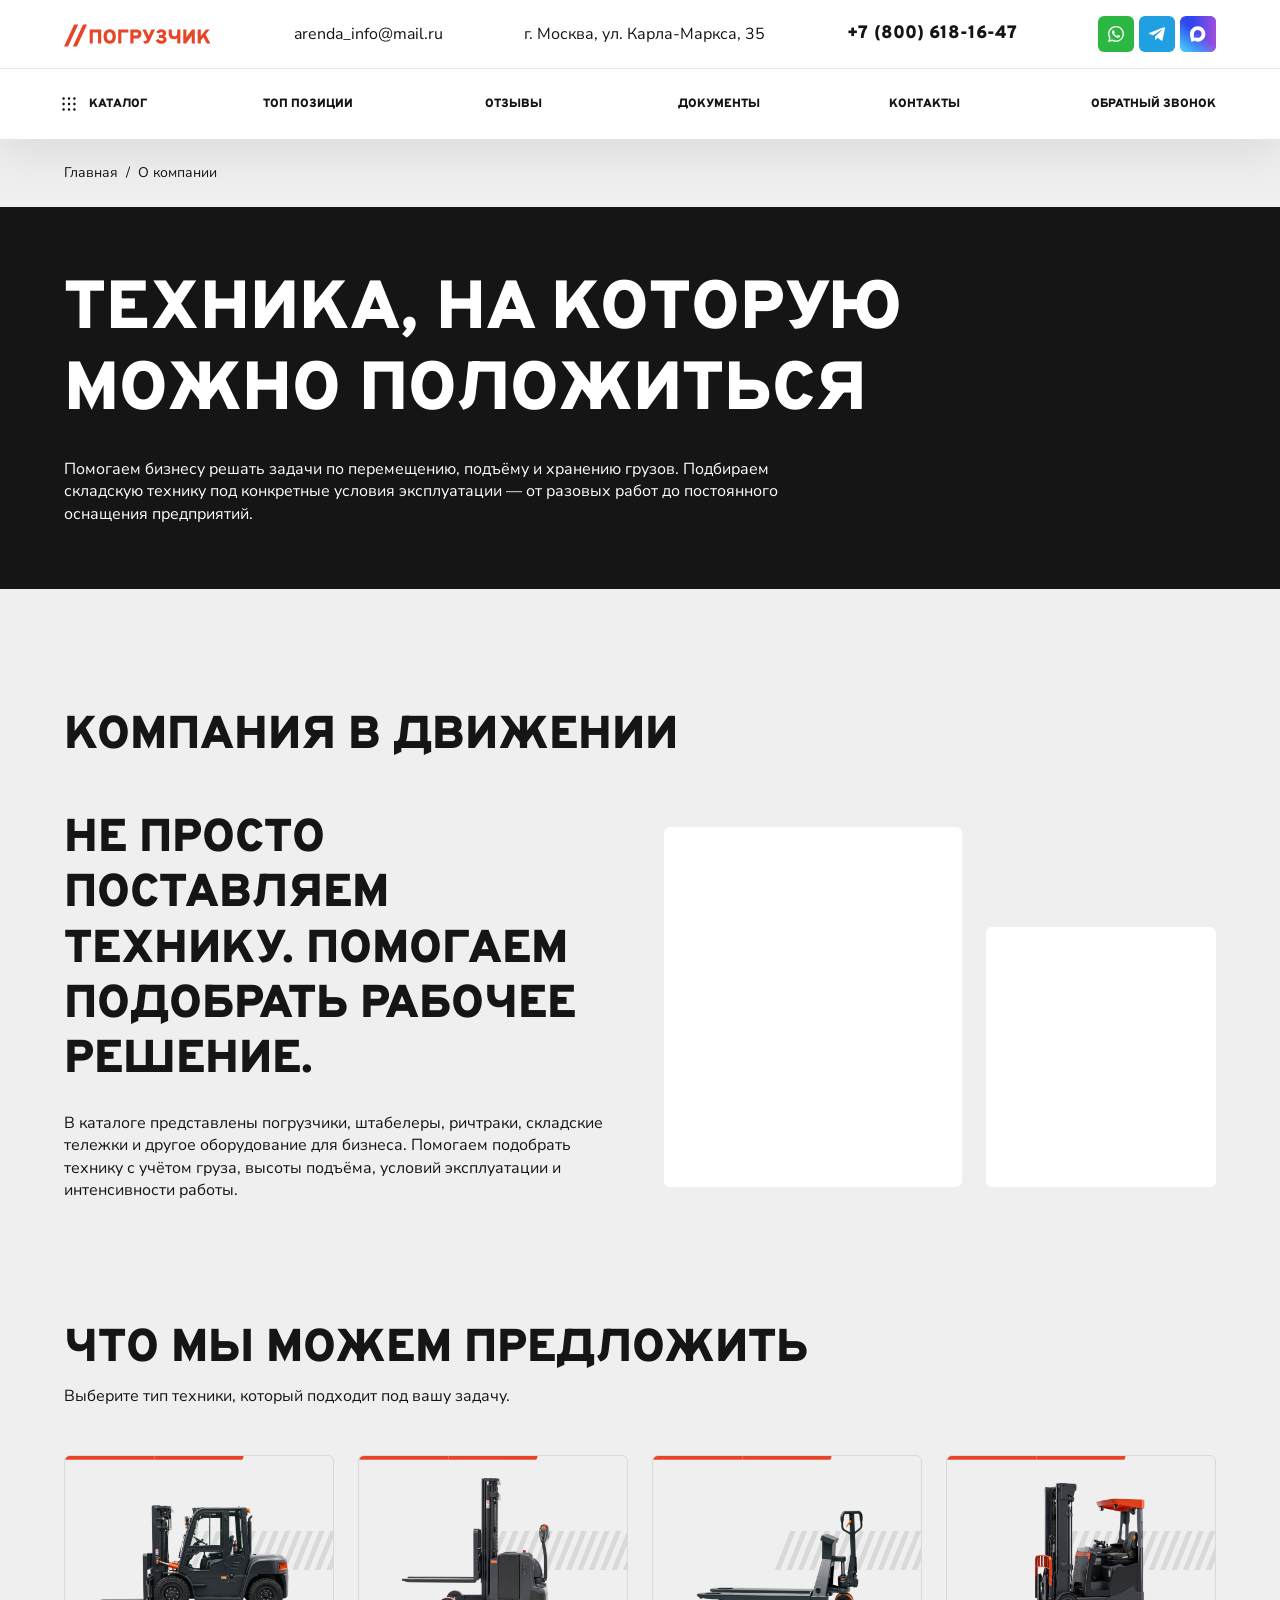
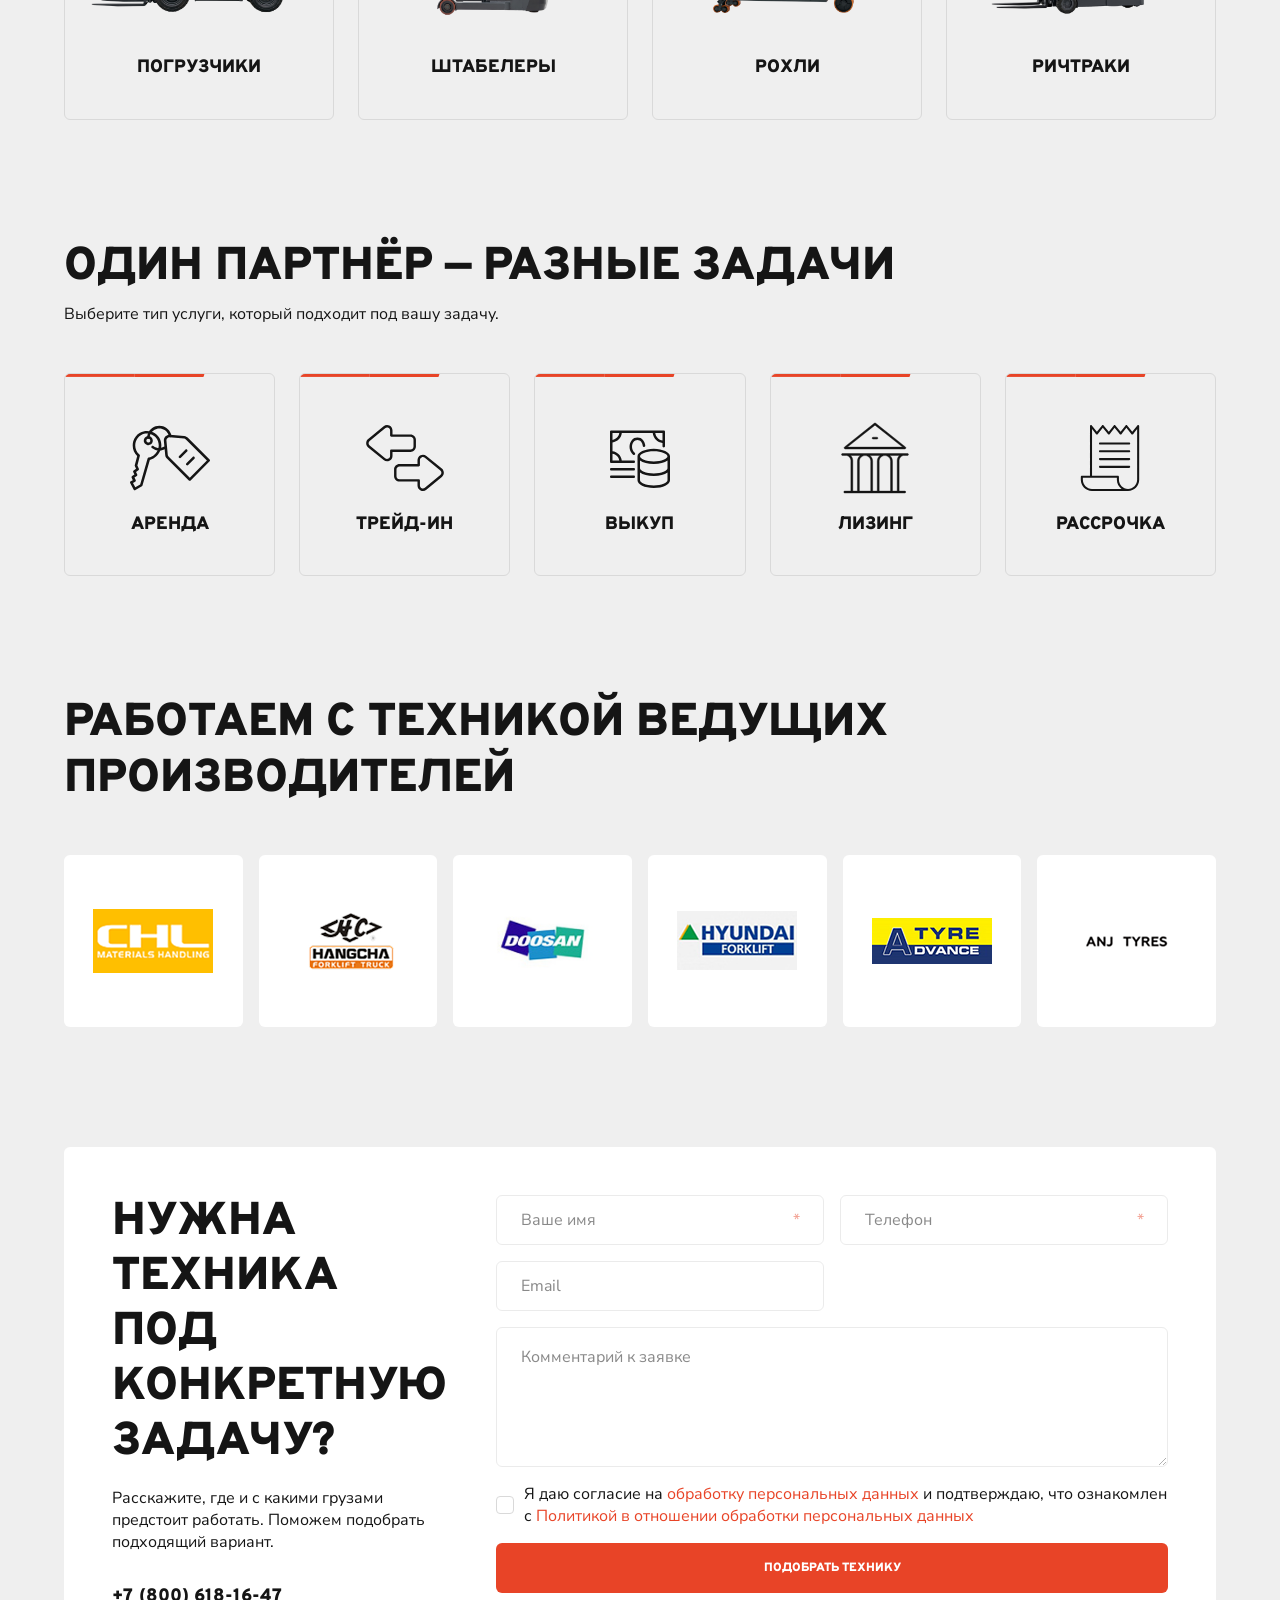
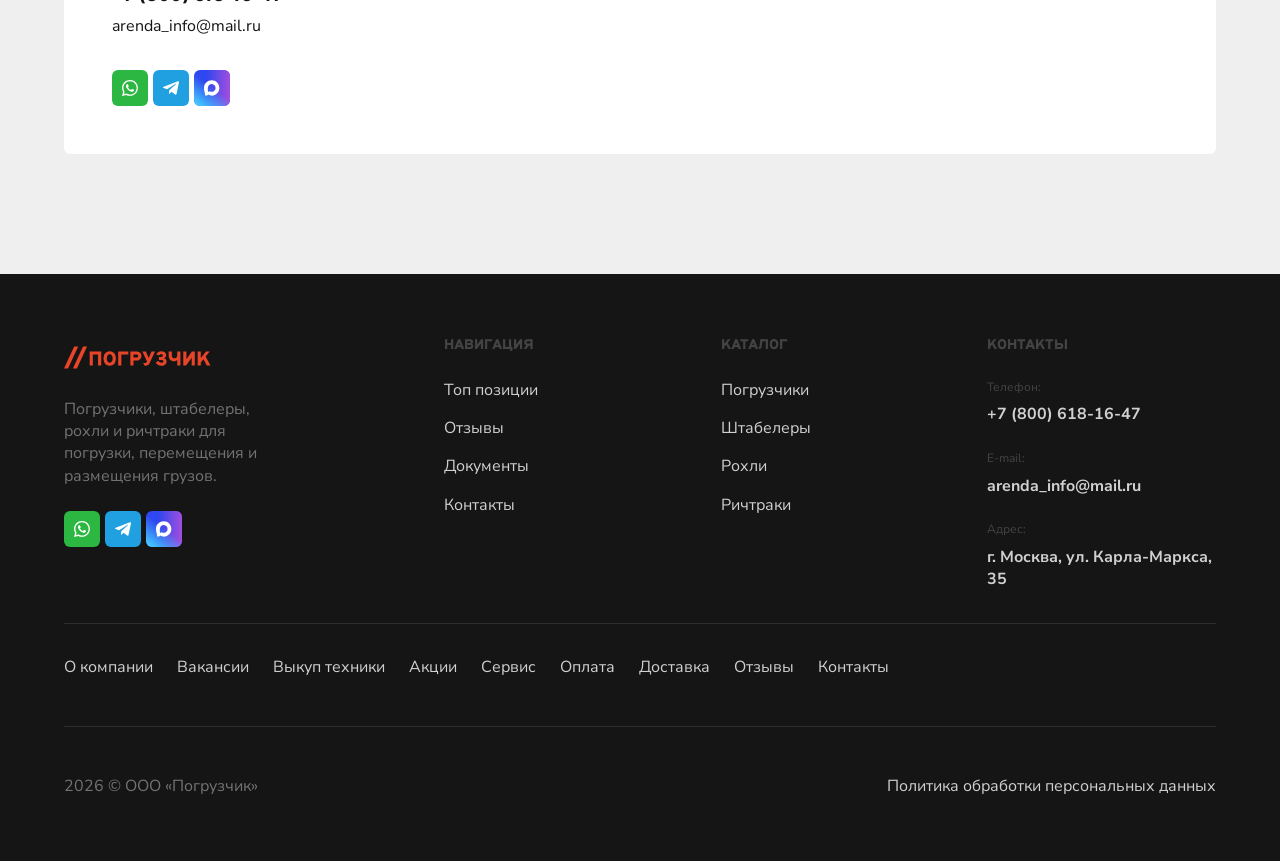
==== about.html @ 1d1626b4 "Add company text disclosure and ten inner pages" ====
<!doctype html>
<html lang="ru">
<head>
<meta charset="utf-8">
<meta name="viewport" content="width=device-width, initial-scale=1">
<meta name="color-scheme" content="light">
<link rel="preconnect" href="https://fonts.googleapis.com">
<link rel="preconnect" href="https://fonts.gstatic.com" crossorigin>
<link href="https://fonts.googleapis.com/css2?family=Overpass:ital,wght@0,100..900;1,100..900&amp;family=Nunito+Sans:ital,opsz,wght@0,6..12,200..1000;1,6..12,200..1000&amp;display=swap" rel="stylesheet">
<link rel="stylesheet" href="assets/css/base.css?v=4">
<link rel="stylesheet" href="assets/css/blocks/header.css?v=7">
<link rel="stylesheet" href="assets/css/blocks/footer.css?v=7">
<link rel="stylesheet" href="assets/css/blocks/application.css?v=7">
<link rel="stylesheet" href="assets/css/blocks/equipment-types.css?v=7">
<link rel="stylesheet" href="assets/css/blocks/services.css?v=7">
<link rel="stylesheet" href="assets/css/blocks/reviews.css?v=7">
<link rel="stylesheet" href="assets/css/blocks/videos.css?v=7">
<link rel="stylesheet" href="assets/css/blocks/brands.css?v=7">
<link rel="stylesheet" href="assets/css/blocks/inner-pages.css?v=7">
<script src="assets/js/header.js?v=2" defer>
</script>
<script src="assets/js/application.js?v=3" defer>
</script>
<script src="assets/js/inner-pages.js?v=1" defer>
</script>
<title>О компании — Погрузчик</title>
<meta name="description" content="О компании. Складская техника и услуги компании Погрузчик.">
</head>
<body class="inner-page">
<a class="skip-link" href="#main">Перейти к содержимому</a>    <div class="header-placeholder">
      <header class="site-header" id="site-header">
        <div class="site-header__top">
          <div class="site-header__contacts container">
            <a class="site-header__logo" href="./" aria-label="Погрузчик — главная">
              <img src="assets/images/logo.svg" alt="Погрузчик" width="149" height="36">
            </a>
            <a class="site-header__email p2" href="mailto:arenda_info@mail.ru">arenda_info@mail.ru</a>
            <p class="site-header__address p2">г. Москва, ул. Карла-Маркса, 35</p>
            <a class="site-header__phone h3Aa" href="tel:+78006181647">+7 (800) 618-16-47</a>
            <!-- Ссылки на профили подключим после получения адресов. -->
            <div class="header-socials header-socials--top" aria-label="Мессенджеры">
              <span class="header-socials__item" title="WhatsApp — ссылка уточняется">
<img src="assets/images/whats.svg" alt="WhatsApp" width="36" height="36">
</span>
              <span class="header-socials__item" title="Telegram — ссылка уточняется">
<img src="assets/images/teleg.svg" alt="Telegram" width="36" height="36">
</span>
              <span class="header-socials__item" title="MAX — ссылка уточняется">
<img src="assets/images/max.svg" alt="MAX" width="36" height="36">
</span>
            </div>
          </div>
        </div>
        <nav class="site-header__nav" aria-label="Основная навигация">
          <div class="site-header__nav-inner">
            <a class="site-header__link site-header__catalog btn2" href="index.html#catalog">
<svg aria-hidden="true" focusable="false" width="20" height="20" viewBox="0 0 20 20" fill="none" xmlns="http://www.w3.org/2000/svg">
<path fill-rule="evenodd" clip-rule="evenodd" d="M4.58337 5.83334C5.27373 5.83334 5.83337 5.27369 5.83337 4.58334C5.83337 3.89298 5.27373 3.33334 4.58337 3.33334C3.89302 3.33334 3.33337 3.89298 3.33337 4.58334C3.33337 5.27369 3.89302 5.83334 4.58337 5.83334ZM5.83337 10C5.83337 10.6903 5.27373 11.25 4.58337 11.25C3.89302 11.25 3.33337 10.6903 3.33337 10C3.33337 9.30967 3.89302 8.75 4.58337 8.75C5.27373 8.75 5.83337 9.30967 5.83337 10ZM11.25 10C11.25 10.6903 10.6904 11.25 10 11.25C9.30971 11.25 8.75004 10.6903 8.75004 10C8.75004 9.30967 9.30971 8.75 10 8.75C10.6904 8.75 11.25 9.30967 11.25 10ZM15.4167 11.25C16.107 11.25 16.6667 10.6903 16.6667 10C16.6667 9.30967 16.107 8.75 15.4167 8.75C14.7264 8.75 14.1667 9.30967 14.1667 10C14.1667 10.6903 14.7264 11.25 15.4167 11.25ZM5.83337 15.4167C5.83337 16.107 5.27373 16.6667 4.58337 16.6667C3.89302 16.6667 3.33337 16.107 3.33337 15.4167C3.33337 14.7263 3.89302 14.1667 4.58337 14.1667C5.27373 14.1667 5.83337 14.7263 5.83337 15.4167ZM10 16.6667C10.6904 16.6667 11.25 16.107 11.25 15.4167C11.25 14.7263 10.6904 14.1667 10 14.1667C9.30971 14.1667 8.75004 14.7263 8.75004 15.4167C8.75004 16.107 9.30971 16.6667 10 16.6667ZM16.6667 15.4167C16.6667 16.107 16.107 16.6667 15.4167 16.6667C14.7264 16.6667 14.1667 16.107 14.1667 15.4167C14.1667 14.7263 14.7264 14.1667 15.4167 14.1667C16.107 14.1667 16.6667 14.7263 16.6667 15.4167ZM11.25 4.58334C11.25 5.27369 10.6904 5.83334 10 5.83334C9.30971 5.83334 8.75004 5.27369 8.75004 4.58334C8.75004 3.89298 9.30971 3.33334 10 3.33334C10.6904 3.33334 11.25 3.89298 11.25 4.58334ZM15.4167 5.83334C16.107 5.83334 16.6667 5.27369 16.6667 4.58334C16.6667 3.89298 16.107 3.33334 15.4167 3.33334C14.7264 3.33334 14.1667 3.89298 14.1667 4.58334C14.1667 5.27369 14.7264 5.83334 15.4167 5.83334Z" fill="currentColor"/>
</svg>
<span class="site-header__label">Каталог</span>
</a>
            <a class="site-header__link site-header__desktop-link btn2" href="index.html#top-positions">
<span class="site-header__label">Топ позиции</span>
</a>
            <a class="site-header__link site-header__desktop-link btn2" href="reviews.html">
<span class="site-header__label">Отзывы</span>
</a>
            <a class="site-header__link site-header__desktop-link btn2" href="index.html#documents">
<span class="site-header__label">Документы</span>
</a>
            <a class="site-header__link site-header__desktop-link btn2" href="contacts.html">
<span class="site-header__label">Контакты</span>
</a>
            <a class="site-header__link site-header__callback site-header__desktop-link btn2" href="tel:+78006181647">
<span class="site-header__label">Обратный звонок</span>
</a>
            <button class="site-header__link site-header__menu-toggle btn2" type="button" aria-expanded="false" aria-controls="header-mobile-menu">
<span class="site-header__label">Меню</span>
</button>
            <div class="header-socials header-socials--bottom" aria-label="Мессенджеры">
              <span class="header-socials__item" title="WhatsApp — ссылка уточняется">
<img src="assets/images/whats.svg" alt="WhatsApp" width="36" height="36">
</span>
              <span class="header-socials__item" title="Telegram — ссылка уточняется">
<img src="assets/images/teleg.svg" alt="Telegram" width="36" height="36">
</span>
              <span class="header-socials__item" title="MAX — ссылка уточняется">
<img src="assets/images/max.svg" alt="MAX" width="36" height="36">
</span>
            </div>
          </div>
          <div class="site-header__mobile-menu" id="header-mobile-menu" hidden>
            <a class="site-header__mobile-link btn2" href="index.html#top-positions">
<span class="site-header__label">Топ позиции</span>
</a>
            <a class="site-header__mobile-link btn2" href="reviews.html">
<span class="site-header__label">Отзывы</span>
</a>
            <a class="site-header__mobile-link btn2" href="index.html#documents">
<span class="site-header__label">Документы</span>
</a>
            <a class="site-header__mobile-link btn2" href="contacts.html">
<span class="site-header__label">Контакты</span>
</a>
            <a class="site-header__mobile-link btn2" href="tel:+78006181647">
<span class="site-header__label">Обратный звонок</span>
</a>
            <a class="site-header__mobile-link p2" href="mailto:arenda_info@mail.ru">arenda_info@mail.ru</a>
          </div>
        </nav>
      </header>
    </div>
<main id="main">
<nav class="breadcrumbs container" aria-label="Хлебные крошки">
<a href="index.html">Главная</a>
<span aria-hidden="true">/</span>
<span aria-current="page">О компании</span>
</nav>
<section class="inner-hero inner-hero--dark">
<div class="container">
<div class="inner-hero__content">
<h1>Техника, на которую можно положиться</h1>
<p class="p1">Помогаем бизнесу решать задачи по перемещению, подъёму и хранению грузов. Подбираем складскую технику под конкретные условия эксплуатации — от разовых работ до постоянного оснащения предприятий.</p>
</div>
</div>
</section>
<section class="section container ">
<div class="section__heading">
<h2>Компания в движении</h2>
</div>
<div class="inner-split">
<div class="inner-copy">
<h2>Не просто поставляем технику. Помогаем подобрать рабочее решение.</h2>
<p class="p1">В каталоге представлены погрузчики, штабелеры, ричтраки, складские тележки и другое оборудование для бизнеса. Помогаем подобрать технику с учётом груза, высоты подъёма, условий эксплуатации и интенсивности работы.</p>
</div>
<div class="inner-visuals">
<div class="inner-visual" aria-hidden="true">
</div>
<div class="inner-visual" aria-hidden="true">
</div>
</div>
</div>
</section>
<section class="section equipment-types container" id="catalog" aria-labelledby="equipment-types-title">
        <div class="section__heading">
          <h2 id="equipment-types-title">Что мы можем предложить</h2>
          <p class="p1">Выберите тип техники, который подходит под вашу задачу.</p>
        </div>
        <div class="equipment-types__grid">
            <article class="category-card equipment-card" tabindex="0">
              <svg class="category-card__line" viewBox="0 0 308 5" aria-hidden="true" focusable="false">
<use href="assets/images/line2.svg#card-line">
</use>
</svg>
              <div class="equipment-card__visual">
                <svg class="equipment-card__shape" viewBox="0 0 308 180" aria-hidden="true" focusable="false">
<use href="assets/images/equipment-shapes.svg#pogruzchik">
</use>
</svg>
                <img class="equipment-card__image" src="assets/images/pogruzchik.png" alt="" width="924" height="540" loading="lazy" decoding="async">
              </div>
              <h3 class="equipment-card__title h3AA">Погрузчики</h3>
            </article>
            <article class="category-card equipment-card" tabindex="0">
              <svg class="category-card__line" viewBox="0 0 308 5" aria-hidden="true" focusable="false">
<use href="assets/images/line2.svg#card-line">
</use>
</svg>
              <div class="equipment-card__visual">
                <svg class="equipment-card__shape" viewBox="0 0 308 180" aria-hidden="true" focusable="false">
<use href="assets/images/equipment-shapes.svg#shtabeler">
</use>
</svg>
                <img class="equipment-card__image" src="assets/images/shtabeler.png" alt="" width="924" height="540" loading="lazy" decoding="async">
              </div>
              <h3 class="equipment-card__title h3AA">Штабелеры</h3>
            </article>
            <article class="category-card equipment-card" tabindex="0">
              <svg class="category-card__line" viewBox="0 0 308 5" aria-hidden="true" focusable="false">
<use href="assets/images/line2.svg#card-line">
</use>
</svg>
              <div class="equipment-card__visual">
                <svg class="equipment-card__shape" viewBox="0 0 308 180" aria-hidden="true" focusable="false">
<use href="assets/images/equipment-shapes.svg#rohli">
</use>
</svg>
                <img class="equipment-card__image" src="assets/images/rohli.png" alt="" width="924" height="540" loading="lazy" decoding="async">
              </div>
              <h3 class="equipment-card__title h3AA">Рохли</h3>
            </article>
            <article class="category-card equipment-card" tabindex="0">
              <svg class="category-card__line" viewBox="0 0 308 5" aria-hidden="true" focusable="false">
<use href="assets/images/line2.svg#card-line">
</use>
</svg>
              <div class="equipment-card__visual">
                <svg class="equipment-card__shape" viewBox="0 0 308 180" aria-hidden="true" focusable="false">
<use href="assets/images/equipment-shapes.svg#richtrak">
</use>
</svg>
                <img class="equipment-card__image" src="assets/images/richtrak.png" alt="" width="924" height="540" loading="lazy" decoding="async">
              </div>
              <h3 class="equipment-card__title h3AA">Ричтраки</h3>
            </article>
        </div>
      </section>
<section class="section services container" id="services" aria-labelledby="services-title">
        <div class="section__heading">
          <h2 id="services-title">Один партнёр — разные задачи</h2>
          <p class="p1">Выберите тип услуги, который подходит под вашу задачу.</p>
        </div>
        <div class="services__grid">
            <article class="category-card service-card" tabindex="0">
              <svg class="category-card__line" viewBox="0 0 308 5" aria-hidden="true" focusable="false">
<use href="assets/images/line2.svg#card-line">
</use>
</svg>
              <div class="service-card__body">
                <div class="service-card__icon" aria-hidden="true">
                  <img class="service-card__icon-default" src="assets/images/uslugi-11.svg" alt="" width="80" height="80" loading="lazy" decoding="async">
                  <img class="service-card__icon-hover" src="assets/images/uslugi-21.svg" alt="" width="80" height="80" loading="lazy" decoding="async">
                </div>
                <h3 class="service-card__title h3AA">Аренда</h3>
              </div>
            </article>
            <article class="category-card service-card" tabindex="0">
              <svg class="category-card__line" viewBox="0 0 308 5" aria-hidden="true" focusable="false">
<use href="assets/images/line2.svg#card-line">
</use>
</svg>
              <div class="service-card__body">
                <div class="service-card__icon" aria-hidden="true">
                  <img class="service-card__icon-default" src="assets/images/uslugi-12.svg" alt="" width="80" height="80" loading="lazy" decoding="async">
                  <img class="service-card__icon-hover" src="assets/images/uslugi-22.svg" alt="" width="80" height="80" loading="lazy" decoding="async">
                </div>
                <h3 class="service-card__title h3AA">Трейд-ин</h3>
              </div>
            </article>
            <article class="category-card service-card" tabindex="0">
              <svg class="category-card__line" viewBox="0 0 308 5" aria-hidden="true" focusable="false">
<use href="assets/images/line2.svg#card-line">
</use>
</svg>
              <div class="service-card__body">
                <div class="service-card__icon" aria-hidden="true">
                  <img class="service-card__icon-default" src="assets/images/uslugi-13.svg" alt="" width="80" height="80" loading="lazy" decoding="async">
                  <img class="service-card__icon-hover" src="assets/images/uslugi-23.svg" alt="" width="80" height="80" loading="lazy" decoding="async">
                </div>
                <h3 class="service-card__title h3AA">Выкуп</h3>
              </div>
            </article>
            <article class="category-card service-card" tabindex="0">
              <svg class="category-card__line" viewBox="0 0 308 5" aria-hidden="true" focusable="false">
<use href="assets/images/line2.svg#card-line">
</use>
</svg>
              <div class="service-card__body">
                <div class="service-card__icon" aria-hidden="true">
                  <img class="service-card__icon-default" src="assets/images/uslugi-14.svg" alt="" width="80" height="80" loading="lazy" decoding="async">
                  <img class="service-card__icon-hover" src="assets/images/uslugi-24.svg" alt="" width="80" height="80" loading="lazy" decoding="async">
                </div>
                <h3 class="service-card__title h3AA">Лизинг</h3>
              </div>
            </article>
            <article class="category-card service-card" tabindex="0">
              <svg class="category-card__line" viewBox="0 0 308 5" aria-hidden="true" focusable="false">
<use href="assets/images/line2.svg#card-line">
</use>
</svg>
              <div class="service-card__body">
                <div class="service-card__icon" aria-hidden="true">
                  <img class="service-card__icon-default" src="assets/images/uslugi-15.svg" alt="" width="80" height="80" loading="lazy" decoding="async">
                  <img class="service-card__icon-hover" src="assets/images/uslugi-25.svg" alt="" width="80" height="80" loading="lazy" decoding="async">
                </div>
                <h3 class="service-card__title h3AA">Рассрочка</h3>
              </div>
            </article>
        </div>
      </section>
<section class="section container inner-brands">
<div class="section__heading">
<h2>Работаем с техникой ведущих производителей</h2>
</div>
<div class="brands__grid">
<div class="brands__item" data-item="1" aria-label="CHL">
<img src="assets/images/brand-chl.png" alt="CHL" width="120" height="64" loading="lazy" decoding="async">
</div>
<div class="brands__item" data-item="2" aria-label="HANGCHA">
<img src="assets/images/brand-hangcha.png" alt="HANGCHA" width="120" height="64" loading="lazy" decoding="async">
</div>
<div class="brands__item" data-item="3" aria-label="DOOSAN">
<img src="assets/images/brand-doosan.png" alt="DOOSAN" width="120" height="64" loading="lazy" decoding="async">
</div>
<div class="brands__item" data-item="4" aria-label="HYUNDAI FORKLIFT">
<img src="assets/images/brand-hyundai.png" alt="HYUNDAI FORKLIFT" width="120" height="64" loading="lazy" decoding="async">
</div>
<div class="brands__item" data-item="5" aria-label="TYRE ADVANCE">
<img src="assets/images/brand-tyre-advance.png" alt="TYRE ADVANCE" width="120" height="64" loading="lazy" decoding="async">
</div>
<div class="brands__item" data-item="6" aria-label="ANJ TYRES">
<img src="assets/images/brand-anj-tyres.png" alt="ANJ TYRES" width="120" height="64" loading="lazy" decoding="async">
</div>
          </div>
          </section>
<section class="section application inner-form container" id="application" aria-labelledby="application-title">
<div class="application__card">
<div class="application__intro">
<div class="application__heading">
<h2 id="application-title">Нужна техника под конкретную задачу?</h2>
<p class="p2">Расскажите, где и с какими грузами предстоит работать. Поможем подобрать подходящий вариант.</p>
</div>
<div class="application__contacts">
<div class="application__contact-links">
<a class="h3Aa" href="tel:+78006181647">+7 (800) 618-16-47</a>
<a class="p2" href="mailto:arenda_info@mail.ru">arenda_info@mail.ru</a>
</div>
<div class="header-socials" aria-label="Мессенджеры">
                <span class="header-socials__item" title="WhatsApp — ссылка уточняется">
<img src="assets/images/whats.svg" alt="WhatsApp" width="36" height="36" loading="lazy">
</span>
                <span class="header-socials__item" title="Telegram — ссылка уточняется">
<img src="assets/images/teleg.svg" alt="Telegram" width="36" height="36" loading="lazy">
</span>
                <span class="header-socials__item" title="MAX — ссылка уточняется">
<img src="assets/images/max.svg" alt="MAX" width="36" height="36" loading="lazy">
</span>
              </div>
</div>
</div>
<form class="application__form" aria-labelledby="application-title">
<div class="application__fields">
<label class="application__field">
<span class="visually-hidden">Ваше имя</span>
<input class="application__input p1" name="name" type="text" autocomplete="name" placeholder="Ваше имя" required>
<span class="application__required p1" aria-hidden="true">*</span>
</label>
<label class="application__field">
<span class="visually-hidden">Телефон</span>
<input class="application__input p1" name="phone" type="tel" autocomplete="tel" placeholder="Телефон" required>
<span class="application__required p1" aria-hidden="true">*</span>
</label>
<label class="application__field">
<span class="visually-hidden">Email</span>
<input class="application__input p1" name="email" type="email" autocomplete="email" placeholder="Email">
</label>
</div>
<label class="application__message-label">
<span class="visually-hidden">Комментарий к заявке</span>
<textarea class="application__message p1" name="message" placeholder="Комментарий к заявке">
</textarea>
</label>
<div class="application__consent">
<div class="application__checkbox-wrap">
<input class="application__checkbox" id="application-consent" name="consent" type="checkbox" aria-labelledby="application-consent-text" required>
<svg class="application__check" viewBox="0 0 12 12" aria-hidden="true">
<use href="assets/images/check.svg#check">
</use>
</svg>
</div>
<p class="p2" id="application-consent-text">
<label for="application-consent">Я даю согласие на </label>
<a href="index.html#personal-data-consent">обработку персональных данных</a>
<label for="application-consent"> и подтверждаю, что ознакомлен с </label>
<a href="index.html#privacy-policy">Политикой в отношении обработки персональных данных</a>
</p>
</div>
<button class="application__submit btn2" type="submit">
<span>Подобрать технику</span>
</button>
<p class="application__status p2" role="status" hidden>
</p>
</form>
</div>
</section>
</main>    <footer class="site-footer" id="contacts">
      <div class="site-footer__inner container">
        <div class="site-footer__columns">
          <div class="site-footer__brand">
            <a class="site-footer__logo" href="./" aria-label="Погрузчик — главная">
<img src="assets/images/logo.svg" alt="Погрузчик" width="149" height="36" loading="lazy">
</a>
            <p class="site-footer__description p2">Погрузчики, штабелеры, рохли и ричтраки для погрузки, перемещения и размещения грузов.</p>
              <div class="header-socials" aria-label="Мессенджеры">
                <span class="header-socials__item" title="WhatsApp — ссылка уточняется">
<img src="assets/images/whats.svg" alt="WhatsApp" width="36" height="36" loading="lazy">
</span>
                <span class="header-socials__item" title="Telegram — ссылка уточняется">
<img src="assets/images/teleg.svg" alt="Telegram" width="36" height="36" loading="lazy">
</span>
                <span class="header-socials__item" title="MAX — ссылка уточняется">
<img src="assets/images/max.svg" alt="MAX" width="36" height="36" loading="lazy">
</span>
              </div>
          </div>
          <nav class="site-footer__group" aria-label="Навигация в подвале">
            <h3 class="site-footer__heading h4">Навигация</h3>
            <div class="site-footer__links p2">
<a href="index.html#top-positions">Топ позиции</a>
<a href="reviews.html">Отзывы</a>
<a href="index.html#documents">Документы</a>
<a href="contacts.html">Контакты</a>
</div>
          </nav>
          <nav class="site-footer__group" aria-label="Каталог в подвале">
            <h3 class="site-footer__heading h4">Каталог</h3>
            <div class="site-footer__links p2">
<a href="index.html#catalog">Погрузчики</a>
<a href="index.html#catalog">Штабелеры</a>
<a href="index.html#catalog">Рохли</a>
<a href="index.html#catalog">Ричтраки</a>
</div>
          </nav>
          <div class="site-footer__group">
            <h3 class="site-footer__heading h4">Контакты</h3>
            <dl class="site-footer__contacts p2">
              <div>
<dt>Телефон:</dt>
<dd>
<a href="tel:+78006181647">+7 (800) 618-16-47</a>
</dd>
</div>
              <div>
<dt>E-mail:</dt>
<dd>
<a href="mailto:arenda_info@mail.ru">arenda_info@mail.ru</a>
</dd>
</div>
              <div>
<dt>Адрес:</dt>
<dd>г. Москва, ул. Карла-Маркса, 35</dd>
</div>
            </dl>
          </div>
        </div>
        
        <nav class="site-footer__pages p2" aria-label="Страницы сайта">
<a href="about.html">О компании</a>
<a href="careers.html">Вакансии</a>
<a href="buyout.html">Выкуп техники</a>
<a href="promotions.html">Акции</a>
<a href="service.html">Сервис</a>
<a href="payment.html">Оплата</a>
<a href="delivery.html">Доставка</a>
<a href="reviews.html">Отзывы</a>
<a href="contacts.html">Контакты</a>
</nav>
<div class="site-footer__bottom p2">
<p>2026 © ООО «Погрузчик»</p>
<a href="index.html#privacy-policy">Политика обработки персональных данных</a>
</div>
      </div>
    </footer>
</body>
</html>
---- assets/css/base.css ----
:root {
  --font-body: "Nunito Sans", Arial, sans-serif;
  --font-heading: "Overpass", Arial, sans-serif;
  --color-text: #151515;
  --color-background: #efefef;
  --color-white: #ffffff;
  --color-muted: #d9d9d9;
  --color-accent: #e84427;
  --color-accent-dark: #c43a21;
  --color-border: rgb(21 21 21 / 10%);
  --container-width: 1312px;
  --container-gutter: 64px;
  --page-width: 1440px;
  --space-1: 4px;
  --space-2: 8px;
  --space-3: 12px;
  --space-4: 16px;
  --space-5: 24px;
  --space-6: 32px;
  --space-7: 48px;
  --space-8: 64px;
  --section-space: 120px;
  --section-heading-gap: 48px;
  --text-body: 16px;
  --text-h1: 68px;
  --text-h2: 46px;
  --text-h3: 18px;
  --text-h4: 14px;
  --text-btn1: 14px;
  --text-btn2: 12px;
  --text-btn3: 14px;
  --header-height: 139px;
}

*,
*::before,
*::after {
  box-sizing: border-box;
}

html {
  -webkit-text-size-adjust: 100%;
  scroll-padding-top: calc(var(--header-height) + var(--space-5));
}

body {
  margin: 0;
  min-width: 320px;
  font-family: var(--font-body);
  font-size: var(--text-body);
  line-height: 1.4;
  color: var(--color-text);
  background: var(--color-background);
}

h1, h2, h3, h4, p, figure {
  margin: 0;
}

h1, h2, h3, h4, .h1, .h2, .h3AA, .h3Aa, .h4 {
  font-family: var(--font-heading);
  font-weight: 900;
  line-height: 1.2;
  overflow-wrap: break-word;
}

h1, .h1 { font-size: var(--text-h1); }
h2, .h2 { font-size: var(--text-h2); }
h3, .h3AA, .h3Aa { font-size: var(--text-h3); }
h4, .h4 { font-size: var(--text-h4); }
h1, h2, h4, .h1, .h2, .h3AA, .h4 { text-transform: uppercase; }

.p1, .p2 {
  font-family: var(--font-body);
  font-size: var(--text-body);
  font-weight: 400;
  line-height: 1.4;
}

.btn1, .btn2, .btn3 {
  font-family: var(--font-heading);
  font-weight: 900;
  line-height: 1.2;
}

.btn1 > span, .btn2 > span, .btn3 > span { display: block; }
button, .btn1, .btn2, .btn3, button > span, .btn1 > span, .btn2 > span, .btn3 > span { text-box: trim-both cap alphabetic; }

.btn1 { font-size: var(--text-btn1); text-transform: uppercase; }
.btn2 { font-size: var(--text-btn2); text-transform: uppercase; }
.btn3 { font-size: var(--text-btn3); font-weight: 600; }

img, picture, video, svg {
  display: block;
  max-width: 100%;
}

img, video { height: auto; }

button, input, select, textarea { font: inherit; }
button, a, input, select, textarea { -webkit-tap-highlight-color: transparent; }
button { cursor: pointer; }
a { color: inherit; }

:focus-visible {
  outline: 3px solid var(--color-accent);
  outline-offset: 4px;
}

.container {
  width: 100%;
  max-width: var(--page-width);
  margin-inline: auto;
  padding-inline: var(--container-gutter);
}

.category-card { min-width: 0; overflow: hidden; border: 1px solid var(--color-muted); border-radius: 6px; transition: border-color 150ms ease; }
.category-card:hover, .category-card:focus-visible { border-color: var(--color-accent); }
.category-card__line { width: 100%; height: auto; }

.section { margin-block-start: var(--section-space); }
.section__heading { display: flex; flex-direction: column; gap: 8px; margin-bottom: var(--section-heading-gap); }

.skip-link {
  position: fixed;
  z-index: 100;
  inset-block-start: var(--space-4);
  inset-inline-start: var(--space-4);
  padding: var(--space-3) var(--space-4);
  color: var(--color-white);
  background: var(--color-text);
  transform: translateY(calc(-100% - var(--space-5)));
}

.skip-link:focus { transform: translateY(0); }

.visually-hidden {
  position: absolute;
  width: 1px;
  height: 1px;
  padding: 0;
  margin: -1px;
  overflow: hidden;
  clip-path: inset(50%);
  white-space: nowrap;
  border: 0;
}

/* Единые точки адаптива: 1024px (планшет), 767px (телефон).
   Блоки используют те же точки только когда нужно изменить компоновку. */
@media (max-width: 1024px) {
  :root {
    --container-gutter: 36px;
    --section-space: 64px;
    --section-heading-gap: 24px;
    --text-body: 14px;
    --text-h1: 40px;
    --text-h2: 28px;
    --text-h3: 16px;
    --text-btn1: 12px;
    --text-btn2: 11px;
    --text-btn3: 13px;
    --header-height: 105px;
  }
}

@media (max-width: 767px) {
  :root {
    --container-gutter: 24px;
    --header-height: 97px;
  }
}

@media (prefers-reduced-motion: reduce) {
  *, *::before, *::after {
    animation-duration: 0.01ms !important;
    animation-iteration-count: 1 !important;
    transition-duration: 0.01ms !important;
    scroll-behavior: auto !important;
  }
}
---- assets/css/blocks/header.css ----
.header-placeholder { height: var(--header-height); }

.site-header {
  position: relative;
  z-index: 50;
  width: 100%;
  background: var(--color-white);
  box-shadow: 0 10px 50px rgb(21 21 21 / 10%);
}

.site-header.is-fixed {
  position: fixed;
  inset: 0 0 auto;
}

.site-header__top {
  height: 69px;
  border-bottom: 1px solid var(--color-border);
  background: var(--color-white);
}

.site-header__contacts {
  display: flex;
  align-items: center;
  justify-content: space-between;
  height: 100%;
  gap: 16px;
}

.site-header a { text-decoration: none; }

.site-header__logo { flex: 0 0 148px; }
.site-header__logo img { width: 148px; }

.site-header__email,
.site-header__address,
.site-header__phone { white-space: nowrap; }

.site-header__email:hover,
.site-header__phone:hover { color: var(--color-accent); }

.header-socials { display: flex; align-items: center; gap: 5px; flex-shrink: 0; }
.header-socials__item, .header-socials__item img { width: 36px; height: 36px; }
.header-socials__item { display: block; flex-shrink: 0; transition: opacity 150ms ease; }
.header-socials__item:hover { opacity: 0.85; }
.header-socials--bottom { display: none; }

.site-header__nav { position: relative; background: var(--color-white); }

.site-header__nav-inner {
  display: flex;
  align-items: center;
  max-width: var(--page-width);
  height: 70px;
  margin-inline: auto;
}

.site-header__link {
  display: flex;
  flex: 1 1 0;
  align-items: center;
  justify-content: center;
  align-self: stretch;
  padding: 0;
  border: 0;
  color: var(--color-text);
  background: transparent;
  white-space: nowrap;
  transition: color 150ms ease, background-color 150ms ease;
}

.site-header__link:hover,
.site-header__mobile-link:hover { color: var(--color-accent); background: var(--color-background); }
.site-header__link:focus-visible { outline-offset: -4px; }
.site-header__label {
  display: block;
  text-box-trim: trim-both;
  text-box-edge: cap alphabetic;
}
.site-header__catalog { gap: 10px; text-align: center; }
.site-header__catalog svg { flex-shrink: 0; width: 20px; height: 20px; }
.site-header__callback { flex: 0 0 auto; padding-inline: 64px; }
.site-header__menu-toggle { display: none; }
.site-header__mobile-menu[hidden] { display: none; }

@media (max-width: 1024px) {
  .site-header__top { height: 55px; }
  .site-header__logo { flex-basis: 102px; }
  .site-header__logo img { width: 102px; }
  .site-header__address { display: none; }
  .header-socials__item, .header-socials__item img { width: 30px; height: 30px; }
  .site-header__nav-inner { height: 50px; }
  .site-header__link { padding-inline: 10px; }
  .site-header__callback { padding-inline: 24px; }
}

@media (max-width: 767px) {
  .site-header__top { height: 47px; }
  .site-header__contacts { gap: 8px; }
  .site-header__email,
  .header-socials--top,
  .site-header__desktop-link { display: none; }
  .site-header__nav-inner { padding-inline: calc(var(--container-gutter) - 10px); }
  .site-header__catalog { flex: 0 0 auto; }
  .site-header__menu-toggle { display: flex; }
  .header-socials--bottom { display: flex; margin-inline: 10px; }
  .site-header__mobile-menu {
    position: absolute;
    inset: 100% 0 auto;
    padding: 8px var(--container-gutter) 16px;
    border-top: 1px solid var(--color-border);
    background: var(--color-white);
    box-shadow: 0 16px 24px rgb(21 21 21 / 10%);
  }
  .site-header__mobile-link { display: flex; align-items: center; min-height: 44px; padding-inline: 10px; }
}
---- assets/css/blocks/footer.css ----
.site-footer { margin-top: var(--section-space); color: var(--color-white); background: var(--color-text); }
.site-footer__inner { padding-block: 64px; }
.site-footer__columns { display: grid; grid-template-columns: 1.45fr 1fr 0.95fr 1fr; gap: 48px; }
.site-footer__brand { display: flex; flex-direction: column; align-items: flex-start; gap: 24px; }
.site-footer__logo { width: 148px; }
.site-footer__description { max-width: 220px; color: rgb(255 255 255 / 40%); }
.site-footer__heading { color: rgb(255 255 255 / 20%); margin-bottom: 24px; }
.site-footer__links { display: flex; flex-direction: column; align-items: flex-start; gap: 16px; }
.site-footer a { text-decoration: none; }
.site-footer__links a, .site-footer__contacts dd, .site-footer__bottom a { color: rgb(255 255 255 / 80%); }
.site-footer a:hover { color: var(--color-accent); }
.site-footer__contacts { display: flex; flex-direction: column; gap: 24px; margin: 0; }
.site-footer__contacts dt { color: rgb(255 255 255 / 20%); font-size: 12px; margin-bottom: 8px; }
.site-footer__contacts dd { margin: 0; font-weight: 700; }
.site-footer__bottom { display: flex; justify-content: space-between; gap: 24px; margin-top: 48px; padding-top: 48px; border-top: 1px solid rgb(255 255 255 / 10%); }
.site-footer__bottom p { color: rgb(255 255 255 / 40%); }
@media (max-width: 1024px) {
  .site-footer__inner { padding-block: 48px; }
  .site-footer__columns { grid-template-columns: 1.15fr 0.7fr 0.65fr 1.5fr; gap: 24px; }
  .site-footer__logo { width: 148px; }
  .site-footer__bottom { margin-top: 32px; padding-top: 24px; }
}
@media (max-width: 767px) {
  .site-footer__columns { grid-template-columns: minmax(0, 1fr); gap: 48px; text-align: center; }
  .site-footer__brand, .site-footer__links { align-items: center; }
  .site-footer__brand { gap: 24px; }
  .site-footer__description { max-width: 170px; }
  .site-footer__heading { margin-bottom: 24px; }
  .site-footer__bottom { flex-direction: column; align-items: center; text-align: center; gap: 24px; }
}
.site-footer__pages { display: flex; flex-wrap: wrap; gap: 16px 24px; padding-top: 32px; margin-top: 32px; border-top: 1px solid rgb(255 255 255 / 10%); }
.site-footer__pages a { color: rgb(255 255 255 / 80%); }
@media (max-width: 767px) { .site-footer__pages { justify-content: center; } }
---- assets/css/blocks/application.css ----
.application__card { display: grid; grid-template-columns: minmax(0, 1fr) minmax(0, 3fr); gap: 48px; padding: 48px; border-radius: 6px; background: var(--color-white); }
.application__intro { display: flex; flex-direction: column; justify-content: space-between; gap: 32px; }
.application__heading { display: flex; flex-direction: column; gap: 16px; }
.application__contacts { display: flex; flex-direction: column; gap: 32px; }
.application__contact-links { display: flex; flex-direction: column; align-items: flex-start; gap: 8px; }
.application__contact-links a { text-decoration: none; }
.application__contact-links a:hover { color: var(--color-accent); }
.application__form { display: flex; flex-direction: column; gap: 16px; min-width: 0; }
.application__fields { display: grid; grid-template-columns: repeat(3, minmax(0, 1fr)); gap: 16px; }
.application__field { position: relative; min-width: 0; opacity: 0.5; transition: opacity 150ms ease; }
.application__field:focus-within, .application__field:has(input:not(:placeholder-shown)) { opacity: 1; }
.application__input, .application__message { display: block; width: 100%; border: 1px solid var(--color-muted); border-radius: 6px; color: var(--color-text); background: var(--color-white); }
.application__input { height: 50px; padding: 0 24px; }
.application__input[required] { padding-right: 48px; }
.application__input::placeholder, .application__message::placeholder { color: var(--color-text); opacity: 1; }
.application__required { position: absolute; right: 24px; top: 50%; transform: translateY(-50%); color: var(--color-accent); pointer-events: none; }
.application__attachment-row { display: flex; align-items: center; gap: 16px; min-width: 0; }
.application__attach { flex: 0 1 calc(50% - 8px); min-width: 0; display: flex; align-items: center; justify-content: space-between; gap: 16px; height: 50px; padding: 0 24px; border: 1px solid var(--color-accent); border-radius: 6px; color: var(--color-accent); background: transparent; }
.application__attach svg { width: 16px; height: 16px; flex-shrink: 0; }
.application__attach:hover { background: var(--color-background); }
.application__file { display: flex; align-items: center; gap: 10px; min-width: 0; flex: 1; }
.application__file[hidden], .application__status[hidden] { display: none; }
.application__filename { overflow-wrap: anywhere; }
.application__remove { display: flex; align-items: center; justify-content: center; flex: 0 0 20px; width: 20px; height: 20px; border: 0; padding: 0; color: var(--color-accent); background: transparent; }
.application__remove svg { width: 20px; height: 20px; }
.application__message { min-height: 140px; padding: 18px 24px; resize: vertical; opacity: 0.5; transition: opacity 150ms ease; }
.application__message:focus, .application__message:not(:placeholder-shown) { opacity: 1; }
.application__consent { display: flex; align-items: center; gap: 10px; }
.application__consent a { color: var(--color-accent); text-decoration: none; }
.application__consent a:hover { text-decoration: underline; }
.application__consent label { cursor: pointer; }
.application__checkbox-wrap { position: relative; flex: 0 0 18px; width: 18px; height: 18px; }
.application__checkbox { display: block; appearance: none; width: 18px; height: 18px; margin: 0; border: 1px solid var(--color-muted); border-radius: 4px; background: var(--color-white); cursor: pointer; }
.application__checkbox:checked { border-color: var(--color-accent); }
.application__check { position: absolute; inset: 3px; width: 12px; height: 12px; opacity: 0; pointer-events: none; }
.application__checkbox:checked + .application__check { opacity: 1; }
.application__submit { display: flex; align-items: center; justify-content: center; width: 100%; height: 50px; padding-inline: 24px; border: 0; border-radius: 6px; color: var(--color-white); background: var(--color-accent); transition: background-color 150ms ease; }
.application__submit:hover { background: var(--color-accent-dark); }
@media (max-width: 1024px) {
  .application__card { grid-template-columns: minmax(0, 1fr) minmax(0, 2fr); gap: 32px; padding: 32px; }
  .application__fields { grid-template-columns: minmax(0, 1fr); }
  .application__contacts { gap: 24px; }
  .application__attach { flex: 1; }
  .application__attachment-row:has(.application__file:not([hidden])) { flex-wrap: wrap; }
  .application__attachment-row:has(.application__file:not([hidden])) .application__attach { flex-basis: 100%; }
}
@media (max-width: 767px) {
  .application__card { grid-template-columns: minmax(0, 1fr); gap: 32px; padding: 24px; }
  .application__intro { gap: 24px; }
}
---- assets/css/blocks/equipment-types.css ----
.equipment-types__grid { display: grid; grid-template-columns: repeat(4, minmax(0, 1fr)); gap: 24px; }
.equipment-card__visual { position: relative; aspect-ratio: 308 / 180; }
.equipment-card__shape, .equipment-card__image { position: absolute; inset: 0; width: 100%; height: 100%; }
.equipment-card__shape { color: var(--color-muted); transition: color 150ms ease; }
.equipment-card__image { object-fit: contain; }
.equipment-card:hover .equipment-card__shape, .equipment-card:focus-visible .equipment-card__shape { color: var(--color-accent); }
.equipment-card__title { padding: 40px 32px; text-align: center; }
@media (max-width: 1024px) {
  .equipment-types__grid { gap: 8px; }
  .equipment-card__title { padding: 20px 16px; }
}
@media (max-width: 767px) {
  .equipment-types__grid { grid-template-columns: repeat(2, minmax(0, 1fr)); }
}
---- assets/css/blocks/services.css ----
.services__grid { display: grid; grid-template-columns: repeat(5, minmax(0, 1fr)); gap: 24px; }
.service-card__body { display: flex; flex-direction: column; align-items: center; gap: 16px; padding: 40px 32px; }
.service-card__icon { position: relative; flex: 0 0 auto; width: 80px; height: 80px; }
.service-card__icon img { position: absolute; inset: 0; width: 100%; height: 100%; transition: opacity 150ms ease; }
.service-card__icon-hover { opacity: 0; }
.service-card:hover .service-card__icon-default, .service-card:focus-visible .service-card__icon-default { opacity: 0; }
.service-card:hover .service-card__icon-hover, .service-card:focus-visible .service-card__icon-hover { opacity: 1; }
.service-card__title { width: 100%; text-align: center; }
@media (max-width: 1024px) {
  .services__grid { gap: 8px; }
  .service-card__body { padding: 20px 16px; }
  .service-card__title { width: calc(100% + 32px); margin-inline: -16px; }
  .service-card__icon { width: 56px; height: 56px; }
}
@media (max-width: 767px) {
  .services__grid { grid-template-columns: repeat(2, minmax(0, 1fr)); }
  .service-card:last-child { grid-column: 1 / -1; }
}
---- assets/css/blocks/reviews.css ----
.reviews { display: grid; grid-template-columns: 340px minmax(0, 1fr); grid-template-rows: auto 1fr; column-gap: 24px; row-gap: 48px; }
.reviews__heading { grid-column: 1; grid-row: 1; }
.reviews__navigation { grid-column: 1; grid-row: 2; display: flex; align-items: flex-end; gap: 8px; }
.reviews__arrow { display: flex; align-items: center; justify-content: center; width: 60px; height: 84px; min-height: 44px; border: 1px solid var(--color-muted); border-radius: 6px; padding: 0; color: var(--color-text); background: transparent; transition: border-color 150ms ease, color 150ms ease; }
.reviews__arrow svg { width: 20px; height: 20px; }
.reviews__arrow:hover { border-color: var(--color-accent); color: var(--color-accent); }
.reviews__slide { grid-column: 2; grid-row: 1 / 3; display: grid; grid-template-columns: 258px minmax(0, 1fr); gap: 16px; align-items: start; min-width: 0; }
.reviews__image { width: 100%; aspect-ratio: 516 / 600; object-fit: cover; border-radius: 6px; }
.reviews__card { min-width: 0; overflow: hidden; min-height: 300px; border: 1px solid var(--color-muted); border-radius: 6px; }
.reviews__meta { display: flex; justify-content: space-between; align-items: flex-start; gap: 16px; padding: 32px 32px 24px; }
.reviews__author-block { display: flex; flex-direction: column; gap: 8px; }
.reviews__rating { display: flex; flex-shrink: 0; }
.reviews__rating svg { width: 24px; height: 24px; }
.reviews__line { width: 308px; max-width: 100%; height: 5px; }
.reviews__text { margin: 0; padding: 24px 32px 40px; font-style: italic; }
.reviews__slide.is-changing { animation: review-reveal 200ms ease; }
@keyframes review-reveal { from { opacity: 0.3; } to { opacity: 1; } }
@media (max-width: 1024px) {
  .reviews__title-break { display: none; }
  .reviews { grid-template-columns: minmax(0, 1fr) auto; grid-template-rows: auto auto; row-gap: var(--section-heading-gap); }
  .reviews__navigation { grid-column: 2; grid-row: 1; align-items: stretch; }
  .reviews__arrow { height: 100%; }
  .reviews__slide { grid-column: 1 / -1; grid-row: 2; grid-template-columns: 172px minmax(0, 1fr); }
  .reviews__meta { padding: 32px 32px 24px; }
}
@media (max-width: 767px) {
  .reviews { grid-template-columns: minmax(0, 1fr); grid-template-rows: auto auto auto; }
  .reviews__heading { grid-column: 1; grid-row: 1; }
  .reviews__navigation { grid-column: 1; grid-row: 3; }
  .reviews__arrow { flex: 1; width: auto; height: 44px; }
  .reviews__slide { grid-column: 1; grid-row: 2; grid-template-columns: minmax(0, 1fr); gap: 24px; }
  .reviews__meta { padding: 32px 32px 24px; gap: 8px; }
  .reviews__text { padding-bottom: 32px; }
}
---- assets/css/blocks/videos.css ----
.videos__grid { grid-template-columns: repeat(2, minmax(0, 1fr)); }
.videos__item { display: flex; align-items: center; justify-content: center; height: 360px; border-radius: 6px; background: #303030; }
.videos__item[hidden] { display: none; }
.videos__play { display: flex; align-items: center; justify-content: center; width: 72px; height: 72px; padding: 0; border: 0; border-radius: 6px; color: var(--color-white); background: var(--color-accent); }
.videos__play svg { width: 24px; height: 24px; }
.videos__play:hover { background: var(--color-accent-dark); }
@media (max-width: 767px) {
  .videos__grid { grid-template-columns: minmax(0, 1fr); }
}
---- assets/css/blocks/brands.css ----
.brands__grid { grid-template-columns: repeat(3, minmax(0, 1fr)); }
.brands__item { display: flex; align-items: center; justify-content: center; min-width: 0; height: 172px; padding: 24px; border-radius: 6px; background: var(--color-white); }
.brands__item img { width: 120px; height: 64px; object-fit: contain; }
@media (max-width: 767px) {
  .brands__grid { grid-template-columns: repeat(2, minmax(0, 1fr)); }
  .brands__item { height: 100px; padding: 16px; }
  .brands__item img { width: 88px; height: 48px; }
}
---- assets/css/blocks/inner-pages.css ----
.breadcrumbs { display: flex; flex-wrap: wrap; gap: 8px; padding-block: 24px; font-size: 14px; }
.breadcrumbs a { text-decoration: none; }
.breadcrumbs a:hover { color: var(--color-accent); }
.inner-hero { padding-block: 64px; }
.inner-hero--dark { background: var(--color-text); color: white; }
.inner-hero__content { display: flex; flex-direction: column; align-items: flex-start; gap: 24px; max-width: 1050px; }
.inner-hero__content p { max-width: 760px; }
.inner-button { display: inline-flex; align-items: center; justify-content: center; gap: 8px; min-height: 50px; padding: 16px 32px; border: 1px solid var(--color-accent); border-radius: 6px; color: white; background: var(--color-accent); text-decoration: none; }
.inner-button:hover { background: var(--color-accent-dark); border-color: var(--color-accent-dark); }
.inner-button--outline { background: transparent; color: var(--color-accent); }
.inner-split { display: grid; grid-template-columns: minmax(0, 1fr) minmax(0, 1fr); gap: 48px; align-items: center; }
.inner-split--map { grid-template-columns: minmax(0, 2fr) minmax(0, 3fr); }
.inner-copy { display: flex; flex-direction: column; align-items: flex-start; gap: 24px; min-width: 0; }
.inner-visual { min-height: 360px; border-radius: 6px; background: white; }
.inner-visual--dark { background: #303030; }
.inner-visuals { display: grid; grid-template-columns: 1.3fr 1fr; gap: 24px; align-items: end; }
.inner-visuals .inner-visual:last-child { min-height: 260px; }
.inner-grid { display: grid; grid-template-columns: repeat(4, minmax(0, 1fr)); gap: 24px; }
.inner-grid--three { grid-template-columns: repeat(3, minmax(0, 1fr)); }
.inner-grid--two { grid-template-columns: repeat(2, minmax(0, 1fr)); }
.inner-card { display: flex; flex-direction: column; align-items: flex-start; gap: 16px; padding: 32px; min-width: 0; border: 1px solid var(--color-muted); border-radius: 6px; background: white; text-decoration: none; }
a.inner-card:hover { border-color: var(--color-accent); }
.inner-card__link { margin-top: auto; color: var(--color-accent); font-weight: 700; }
.inner-jobs .inner-card { aspect-ratio: 1; }
.inner-card .inner-button { margin-top: auto; }
.inner-step-number { color: var(--color-accent); font-family: var(--font-heading); font-size: 46px; font-weight: 900; }
.inner-steps { list-style: none; padding: 0; margin: 0; }
.inner-list { display: flex; flex-direction: column; gap: 12px; padding-left: 24px; margin: 0; }
.inner-list li::marker { color: var(--color-accent); }
.inner-tags { display: flex; flex-wrap: wrap; gap: 8px; }
.inner-tags span { padding: 8px 16px; border-radius: 6px; background: white; color: var(--color-text); }
.inner-form .application__card { grid-template-columns: minmax(0, 1fr) minmax(0, 2fr); }
.inner-form .application__fields { grid-template-columns: repeat(2, minmax(0, 1fr)); }
.inner-form select { opacity: 1; }
.inner-form .application__field:has(select) { opacity: 1; }
.inner-form__file-label { display: flex; flex-direction: column; align-items: flex-start; gap: 12px; color: var(--color-accent); }
.inner-form__file-label input { max-width: 100%; color: var(--color-text); }
.inner-form__file-label input::file-selector-button { height: 50px; padding-inline: 24px; margin-right: 12px; border: 1px solid var(--color-accent); border-radius: 6px; background: white; color: var(--color-accent); cursor: pointer; }
.inner-form__files { margin: 0; padding-left: 20px; overflow-wrap: anywhere; }
.inner-faq { display: flex; flex-direction: column; gap: 16px; }
.inner-faq details { border: 1px solid var(--color-muted); border-radius: 6px; padding: 24px; }
.inner-faq summary { cursor: pointer; font-weight: 700; }
.inner-faq details p { margin-top: 16px; }
.inner-featured { width: 68%; }
.inner-promotion__status { font-size: 14px; color: var(--color-accent); }
.inner-card--ended { background: transparent; }
.inner-card--ended .inner-promotion__status { color: #666; }
.inner-review-tabs { display: flex; flex-wrap: wrap; gap: 8px; margin-bottom: 32px; }
.inner-review-tab { padding: 12px 24px; min-height: 50px; border: 0; border-radius: 6px; background: var(--color-muted); color: var(--color-text); }
.inner-review-tab[aria-selected="true"] { color: white; background: var(--color-accent); }
.inner-review-panel[hidden] { display: none; }
.inner-review-panel .reviews__card { background: transparent; }
.inner-review-panel .reviews__rating svg { width: 20px; height: 20px; }
.inner-review-panel .videos__grid { display: grid; gap: 24px; }
.inner-review-panel .videos__play { cursor: default; }
.inner-brands .brands__grid { display: grid; grid-template-columns: repeat(6, minmax(0, 1fr)); gap: 16px; }
.inner-map { width: 100%; height: 420px; border: 0; border-radius: 6px; background: white; }
.inner-contact-phone { text-decoration: none; }
.inner-dialog { width: min(600px, calc(100% - 32px)); max-height: calc(100% - 32px); padding: 32px; border: 0; border-radius: 6px; background: white; color: var(--color-text); }
.inner-dialog::backdrop { background: rgb(0 0 0 / 65%); }
.inner-dialog__head { display: flex; align-items: flex-start; justify-content: space-between; gap: 24px; margin-bottom: 24px; }
.inner-dialog__close { flex-shrink: 0; width: 32px; height: 32px; padding: 0; border: 0; background: transparent; color: var(--color-accent); }
.inner-dialog__close svg { width: 24px; height: 24px; }
.inner-dialog .application__fields { grid-template-columns: minmax(0, 1fr); }
body.has-dialog { overflow: hidden; }
@media (max-width: 1024px) {
  .inner-hero { padding-block: 40px; }
  .inner-split { gap: 32px; }
  .inner-grid { grid-template-columns: repeat(2, minmax(0, 1fr)); gap: 16px; }
  .inner-card { padding: 24px; }
  .inner-form .application__fields { grid-template-columns: minmax(0, 1fr); }
  .inner-brands .brands__grid { grid-template-columns: repeat(3, minmax(0, 1fr)); }
}
@media (max-width: 767px) {
  .breadcrumbs { padding-block: 16px; font-size: 12px; }
  .inner-hero { padding-block: 24px; }
  .inner-split, .inner-split--map, .inner-form .application__card { grid-template-columns: minmax(0, 1fr); gap: 24px; }
  .inner-visual { min-height: 260px; }
  .inner-visuals { gap: 16px; }
  .inner-visuals .inner-visual { min-height: 220px; }
  .inner-visuals .inner-visual:last-child { min-height: 160px; }
  .inner-grid { grid-template-columns: minmax(0, 1fr); }
  .inner-featured { width: 100%; }
  .inner-brands .brands__grid { grid-template-columns: repeat(2, minmax(0, 1fr)); }
  .inner-review-tab { padding: 8px 16px; min-height: 36px; }
  .inner-dialog { padding: 24px; }
}
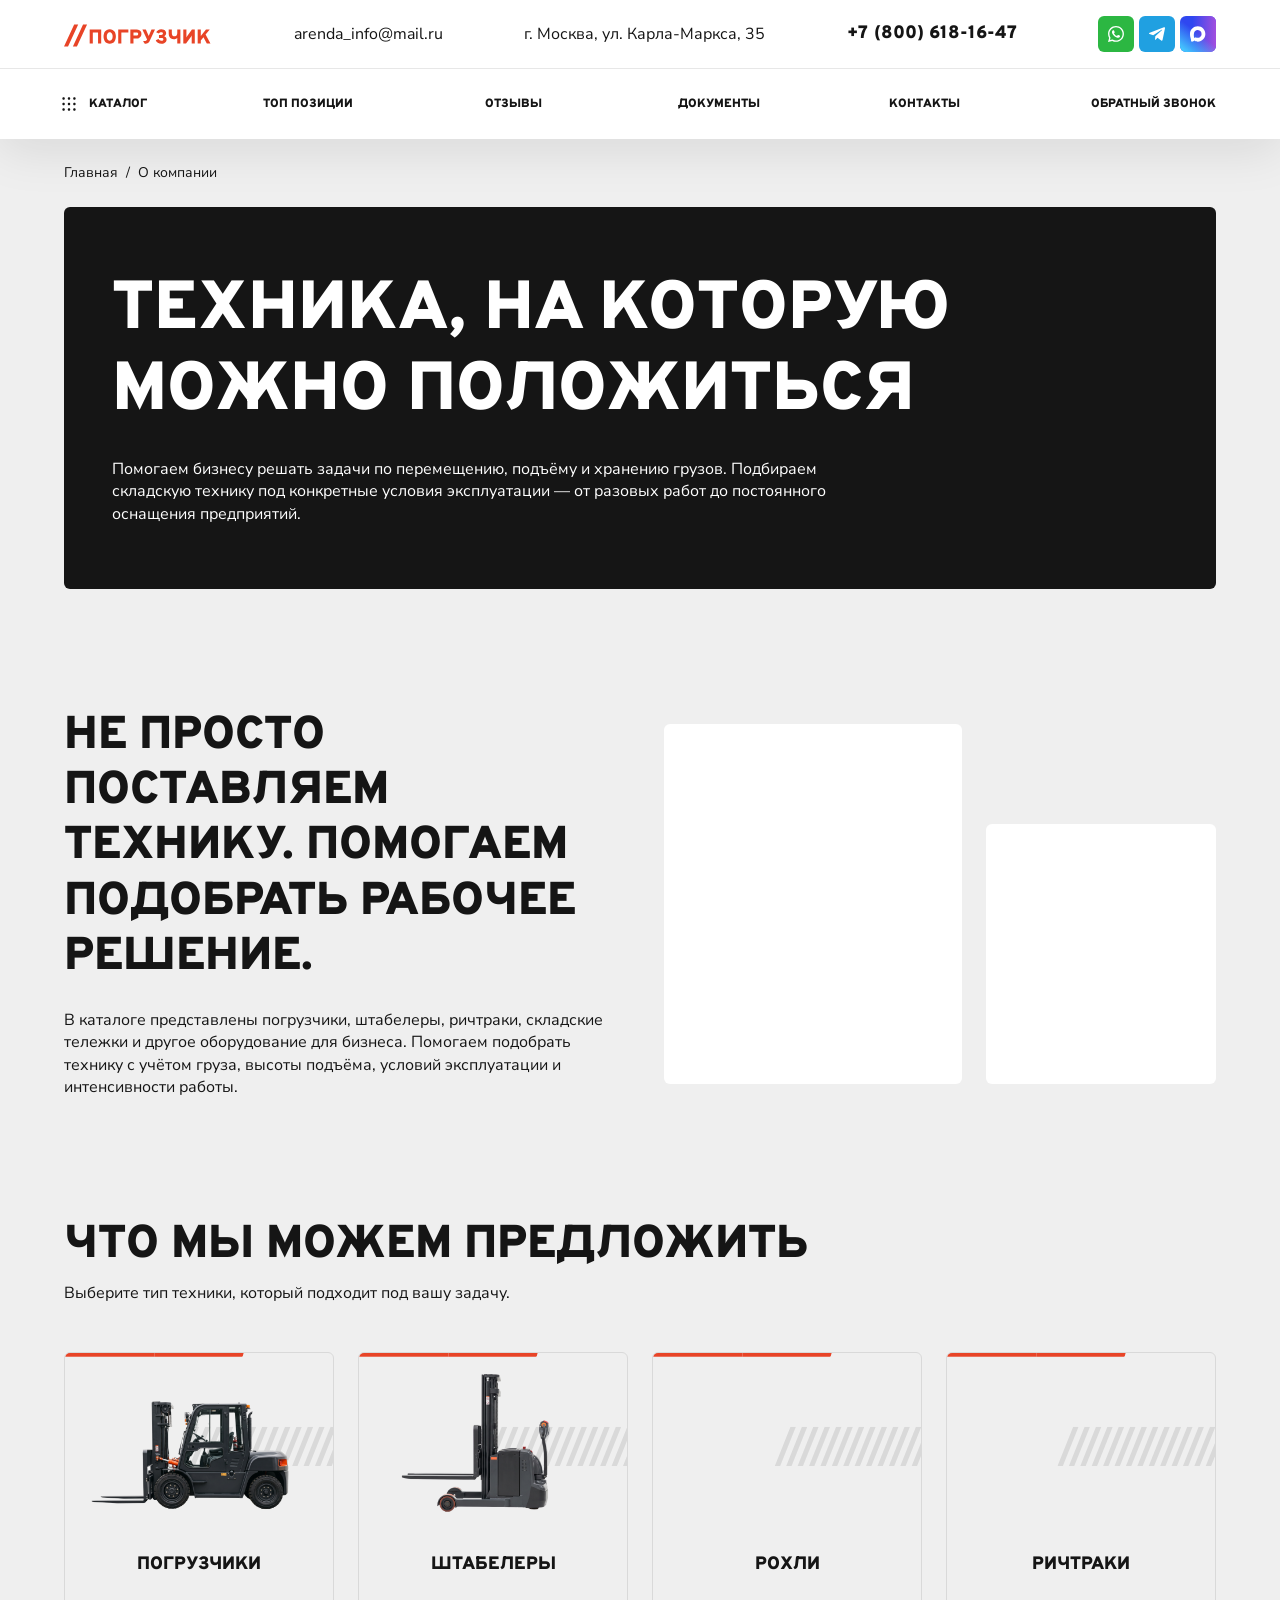
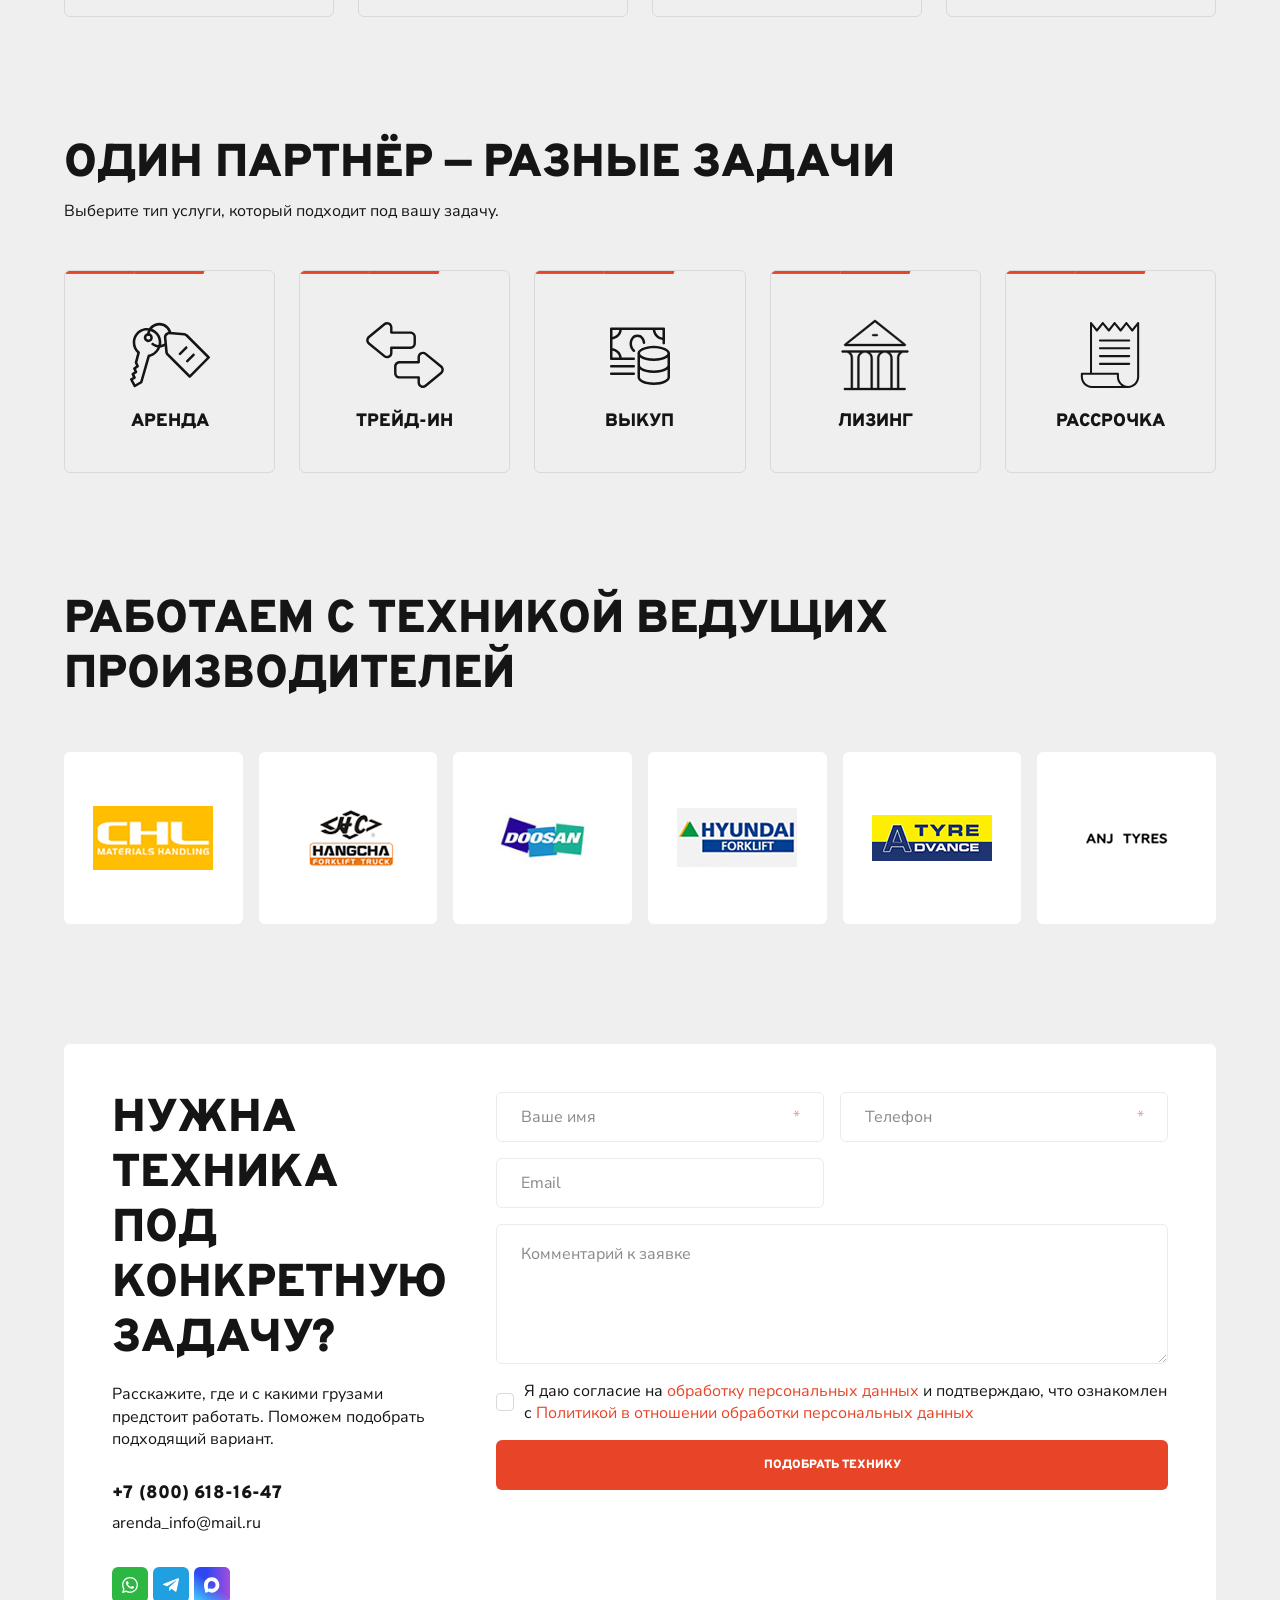
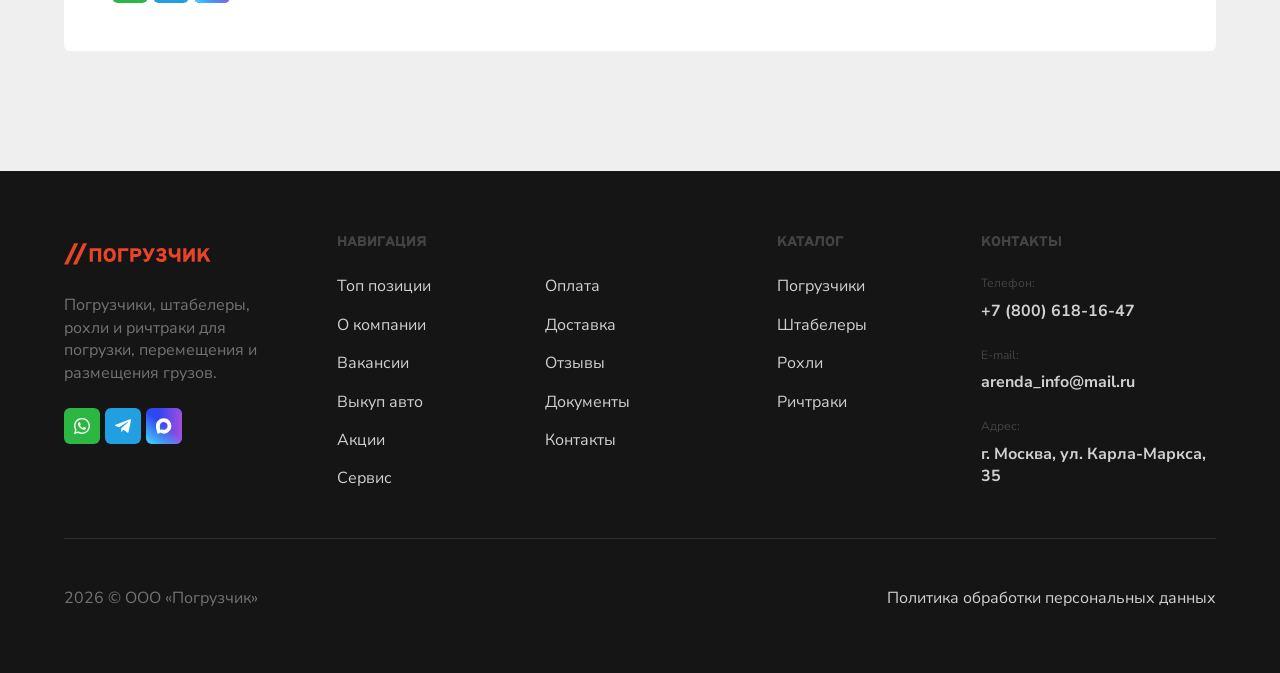
==== commit 76854763: "Refine hero slides, footer navigation and vacancy layouts" ====
--- a/about.html
+++ b/about.html
@@ -8,15 +8,16 @@
 <link rel="preconnect" href="https://fonts.gstatic.com" crossorigin>
 <link href="https://fonts.googleapis.com/css2?family=Overpass:ital,wght@0,100..900;1,100..900&amp;family=Nunito+Sans:ital,opsz,wght@0,6..12,200..1000;1,6..12,200..1000&amp;display=swap" rel="stylesheet">
 <link rel="stylesheet" href="assets/css/base.css?v=4">
-<link rel="stylesheet" href="assets/css/blocks/header.css?v=7">
-<link rel="stylesheet" href="assets/css/blocks/footer.css?v=7">
-<link rel="stylesheet" href="assets/css/blocks/application.css?v=7">
-<link rel="stylesheet" href="assets/css/blocks/equipment-types.css?v=7">
-<link rel="stylesheet" href="assets/css/blocks/services.css?v=7">
-<link rel="stylesheet" href="assets/css/blocks/reviews.css?v=7">
-<link rel="stylesheet" href="assets/css/blocks/videos.css?v=7">
-<link rel="stylesheet" href="assets/css/blocks/brands.css?v=7">
-<link rel="stylesheet" href="assets/css/blocks/inner-pages.css?v=7">
+<link rel="stylesheet" href="assets/css/blocks/header.css?v=8">
+<link rel="stylesheet" href="assets/css/blocks/footer.css?v=8">
+<link rel="stylesheet" href="assets/css/blocks/hero.css?v=8">
+<link rel="stylesheet" href="assets/css/blocks/application.css?v=8">
+<link rel="stylesheet" href="assets/css/blocks/equipment-types.css?v=8">
+<link rel="stylesheet" href="assets/css/blocks/services.css?v=8">
+<link rel="stylesheet" href="assets/css/blocks/reviews.css?v=8">
+<link rel="stylesheet" href="assets/css/blocks/videos.css?v=8">
+<link rel="stylesheet" href="assets/css/blocks/brands.css?v=8">
+<link rel="stylesheet" href="assets/css/blocks/inner-pages.css?v=8">
 <script src="assets/js/header.js?v=2" defer>
 </script>
 <script src="assets/js/application.js?v=3" defer>
@@ -116,7 +117,7 @@
 <span aria-hidden="true">/</span>
 <span aria-current="page">О компании</span>
 </nav>
-<section class="inner-hero inner-hero--dark">
+<section class="inner-hero inner-hero--dark inner-hero--contained">
 <div class="container">
 <div class="inner-hero__content">
 <h1>Техника, на которую можно положиться</h1>
@@ -124,10 +125,7 @@
 </div>
 </div>
 </section>
-<section class="section container ">
-<div class="section__heading">
-<h2>Компания в движении</h2>
-</div>
+<section class="section container">
 <div class="inner-split">
 <div class="inner-copy">
 <h2>Не просто поставляем технику. Помогаем подобрать рабочее решение.</h2>
@@ -394,14 +392,25 @@
               </div>
           </div>
           <nav class="site-footer__group" aria-label="Навигация в подвале">
-            <h3 class="site-footer__heading h4">Навигация</h3>
-            <div class="site-footer__links p2">
+<h3 class="site-footer__heading h4">Навигация</h3>
+<div class="site-footer__navigation-columns">
+<div class="site-footer__links p2">
 <a href="index.html#top-positions">Топ позиции</a>
+<a href="about.html">О компании</a>
+<a href="careers.html">Вакансии</a>
+<a href="buyout.html">Выкуп авто</a>
+<a href="promotions.html">Акции</a>
+<a href="service.html">Сервис</a>
+</div>
+<div class="site-footer__links p2">
+<a href="payment.html">Оплата</a>
+<a href="delivery.html">Доставка</a>
 <a href="reviews.html">Отзывы</a>
 <a href="index.html#documents">Документы</a>
 <a href="contacts.html">Контакты</a>
 </div>
-          </nav>
+</div>
+</nav>
           <nav class="site-footer__group" aria-label="Каталог в подвале">
             <h3 class="site-footer__heading h4">Каталог</h3>
             <div class="site-footer__links p2">
@@ -433,19 +442,8 @@
             </dl>
           </div>
         </div>
-        
-        <nav class="site-footer__pages p2" aria-label="Страницы сайта">
-<a href="about.html">О компании</a>
-<a href="careers.html">Вакансии</a>
-<a href="buyout.html">Выкуп техники</a>
-<a href="promotions.html">Акции</a>
-<a href="service.html">Сервис</a>
-<a href="payment.html">Оплата</a>
-<a href="delivery.html">Доставка</a>
-<a href="reviews.html">Отзывы</a>
-<a href="contacts.html">Контакты</a>
-</nav>
-<div class="site-footer__bottom p2">
+
+        <div class="site-footer__bottom p2">
 <p>2026 © ООО «Погрузчик»</p>
 <a href="index.html#privacy-policy">Политика обработки персональных данных</a>
 </div>
--- a/assets/css/blocks/footer.css
+++ b/assets/css/blocks/footer.css
@@ -1,6 +1,7 @@
 .site-footer { margin-top: var(--section-space); color: var(--color-white); background: var(--color-text); }
 .site-footer__inner { padding-block: 64px; }
-.site-footer__columns { display: grid; grid-template-columns: 1.45fr 1fr 0.95fr 1fr; gap: 48px; }
+.site-footer__columns { display: grid; grid-template-columns: 1.15fr 2fr 0.8fr 1.2fr; gap: 48px; }
+.site-footer__navigation-columns { display: grid; grid-template-columns: repeat(2, minmax(0, 1fr)); gap: 24px; }
 .site-footer__brand { display: flex; flex-direction: column; align-items: flex-start; gap: 24px; }
 .site-footer__logo { width: 148px; }
 .site-footer__description { max-width: 220px; color: rgb(255 255 255 / 40%); }
@@ -16,7 +17,8 @@
 .site-footer__bottom p { color: rgb(255 255 255 / 40%); }
 @media (max-width: 1024px) {
   .site-footer__inner { padding-block: 48px; }
-  .site-footer__columns { grid-template-columns: 1.15fr 0.7fr 0.65fr 1.5fr; gap: 24px; }
+  .site-footer__columns { grid-template-columns: 1fr 2fr 0.8fr 1.3fr; gap: 16px; }
+  .site-footer__navigation-columns { gap: 16px; }
   .site-footer__logo { width: 148px; }
   .site-footer__bottom { margin-top: 32px; padding-top: 24px; }
 }
@@ -28,6 +30,3 @@
   .site-footer__heading { margin-bottom: 24px; }
   .site-footer__bottom { flex-direction: column; align-items: center; text-align: center; gap: 24px; }
 }
-.site-footer__pages { display: flex; flex-wrap: wrap; gap: 16px 24px; padding-top: 32px; margin-top: 32px; border-top: 1px solid rgb(255 255 255 / 10%); }
-.site-footer__pages a { color: rgb(255 255 255 / 80%); }
-@media (max-width: 767px) { .site-footer__pages { justify-content: center; } }
--- a/assets/css/blocks/hero.css
+++ b/assets/css/blocks/hero.css
@@ -0,0 +1,81 @@
+.hero {
+  position: relative;
+  isolation: isolate;
+  overflow: hidden;
+  color: var(--color-white);
+  background: #000;
+}
+
+.hero__background,
+.hero::before { position: absolute; inset: 0; width: 100%; height: 100%; }
+.hero__background { object-fit: cover; z-index: -2; }
+.hero::before { content: ""; background: rgb(0 0 0 / 50%); z-index: -1; }
+.hero__stage { position: relative; max-width: var(--page-width); margin-inline: auto; }
+.hero__image { position: absolute; z-index: 1; bottom: 0; left: 27%; width: 132%; max-width: none; pointer-events: none; }
+.hero[data-slide-kind="stacker"] .hero__image,
+.hero[data-slide-kind="pallet"] .hero__image,
+.hero[data-slide-kind="reach"] .hero__image { height: calc(100% - 48px); width: auto; }
+.hero[data-slide-kind="reach"] .hero__image { left: 42%; }
+.hero__content { position: relative; display: flex; flex-direction: column; gap: 40px; padding-block: 64px; }
+.hero__top { position: relative; z-index: 2; display: flex; justify-content: space-between; gap: 32px; }
+.hero__copy { display: flex; flex-direction: column; align-items: flex-start; gap: 40px; width: 570px; max-width: 100%; }
+.hero__text { display: flex; flex-direction: column; gap: 16px; }
+.hero__description { max-width: 440px; white-space: pre-line; }
+.hero__cta { display: inline-flex; justify-content: center; align-items: center; height: 90px; padding-inline: 48px; border-radius: 6px; text-decoration: none; background: var(--color-accent); transition: background-color 150ms ease; }
+.hero__cta:hover { background: var(--color-accent-dark); }
+.hero__cta span { text-box: trim-both cap alphabetic; }
+.hero__stats { display: flex; flex-direction: column; gap: 48px; align-items: flex-end; flex-shrink: 0; }
+.hero__stat { text-align: right; }
+.hero__value { display: flex; align-items: baseline; justify-content: flex-end; gap: 3px; font-family: var(--font-heading); font-weight: 900; font-size: 44px; line-height: 1.2; }
+.hero__slashes { font-size: 26px; letter-spacing: -0.1em; color: var(--color-accent); }
+.hero__stat-label { opacity: 0.4; }
+.hero__nav { position: relative; z-index: 3; display: flex; align-items: center; gap: 16px; margin-top: 40px; }
+.hero__line { flex: 0 0 64px; height: 1px; background: rgb(239 239 239 / 20%); }
+.hero__arrow { position: relative; z-index: 2; display: flex; align-items: center; justify-content: center; flex: 0 0 16px; width: 16px; height: 16px; border: 0; padding: 0; color: var(--color-white); background: transparent; }
+.hero__arrow::after { content: ""; position: absolute; inset: -10px -6px; }
+.hero__arrow img { width: 16px; height: 16px; }
+.hero__arrow--next img { transform: rotate(180deg); }
+.hero__arrow:hover { opacity: 0.65; }
+.hero__counter { position: relative; z-index: 2; display: flex; align-items: baseline; gap: 2px; font-family: var(--font-heading); font-weight: 400; line-height: 1.2; font-variant-numeric: tabular-nums; }
+.hero__current { font-size: 30px; text-box: trim-both cap alphabetic; }
+.hero__total { font-size: 20px; opacity: 0.4; text-box: trim-both cap alphabetic; }
+.hero__progress { position: relative; flex: 1; height: 1px; background: rgb(239 239 239 / 20%); }
+.hero__progress-fill { position: absolute; inset: 0; background: var(--color-background); transform: scaleX(0); transform-origin: left; }
+.hero.is-changing .hero__stats, .hero.is-changing .hero__image { animation: hero-reveal 300ms ease; }
+@keyframes hero-reveal { from { opacity: 0; } to { opacity: 1; } }
+
+@media (max-width: 1024px) {
+  .hero__content { padding-block: 48px; }
+  .hero__copy { width: 340px; gap: 24px; }
+  .hero__text { gap: 8px; }
+  .hero__description { max-width: 300px; }
+  .hero__cta { height: 60px; padding-inline: 32px; }
+  .hero__stats { gap: 24px; }
+  .hero__value { font-size: 30px; }
+  .hero__slashes { font-size: 16px; }
+  .hero__nav { margin-top: 8px; }
+  .hero__line { flex-basis: 24px; }
+  .hero__current { font-size: 23px; }
+  .hero__total { font-size: 16px; }
+  .hero__image { left: 30%; width: 115%; }
+  .hero[data-slide-kind="stacker"] .hero__image,
+  .hero[data-slide-kind="pallet"] .hero__image,
+  .hero[data-slide-kind="reach"] .hero__image { height: calc(100% - 96px); left: 33%; }
+  .hero[data-slide-kind="reach"] .hero__image { left: 45%; }
+}
+
+@media (max-width: 767px) {
+  .hero__content { gap: 104px; }
+  .hero__top { flex-direction: column; gap: 32px; }
+  .hero__stats { flex-direction: row; align-items: flex-start; gap: 16px; }
+  .hero__stat { flex: 1; min-width: 0; text-align: left; }
+  .hero__stat-label { overflow-wrap: anywhere; }
+  .hero__value { justify-content: flex-start; }
+  .hero__nav { gap: 8px; }
+  .hero__line { display: none; }
+  .hero__image { left: 28%; width: 145%; }
+  .hero[data-slide-kind="stacker"] .hero__image,
+  .hero[data-slide-kind="pallet"] .hero__image,
+  .hero[data-slide-kind="reach"] .hero__image { height: 160px; left: 25%; }
+  .hero[data-slide-kind="reach"] .hero__image { left: 42%; }
+}
--- a/assets/css/blocks/inner-pages.css
+++ b/assets/css/blocks/inner-pages.css
@@ -3,6 +3,8 @@
 .breadcrumbs a:hover { color: var(--color-accent); }
 .inner-hero { padding-block: 64px; }
 .inner-hero--dark { background: var(--color-text); color: white; }
+.inner-hero--contained { max-width: var(--container-width); width: calc(100% - var(--container-gutter) * 2); margin-inline: auto; border-radius: 6px; }
+.inner-hero--contained > .container { padding-inline: 48px; }
 .inner-hero__content { display: flex; flex-direction: column; align-items: flex-start; gap: 24px; max-width: 1050px; }
 .inner-hero__content p { max-width: 760px; }
 .inner-button { display: inline-flex; align-items: center; justify-content: center; gap: 8px; min-height: 50px; padding: 16px 32px; border: 1px solid var(--color-accent); border-radius: 6px; color: white; background: var(--color-accent); text-decoration: none; }
@@ -21,7 +23,12 @@
 .inner-card { display: flex; flex-direction: column; align-items: flex-start; gap: 16px; padding: 32px; min-width: 0; border: 1px solid var(--color-muted); border-radius: 6px; background: white; text-decoration: none; }
 a.inner-card:hover { border-color: var(--color-accent); }
 .inner-card__link { margin-top: auto; color: var(--color-accent); font-weight: 700; }
-.inner-jobs .inner-card { aspect-ratio: 1; }
+.inner-jobs .inner-card { aspect-ratio: 2; }
+.vacancy-layout { display: grid; grid-template-columns: minmax(0, 1fr) minmax(0, 1fr); gap: 48px; align-items: start; padding-top: 40px; }
+.vacancy-layout__intro { position: sticky; top: calc(var(--header-height) + 24px); display: flex; flex-direction: column; align-items: flex-start; gap: 24px; min-width: 0; }
+.vacancy-layout__intro .hero__cta { color: white; }
+.vacancy-layout__details { display: flex; flex-direction: column; gap: 32px; min-width: 0; }
+.vacancy-layout__section { display: flex; flex-direction: column; gap: 16px; }
 .inner-card .inner-button { margin-top: auto; }
 .inner-step-number { color: var(--color-accent); font-family: var(--font-heading); font-size: 46px; font-weight: 900; }
 .inner-steps { list-style: none; padding: 0; margin: 0; }
@@ -64,6 +71,8 @@
 .inner-dialog .application__fields { grid-template-columns: minmax(0, 1fr); }
 body.has-dialog { overflow: hidden; }
 @media (max-width: 1024px) {
+  .inner-hero--contained > .container { padding-inline: 32px; }
+  .vacancy-layout { gap: 32px; }
   .inner-hero { padding-block: 40px; }
   .inner-split { gap: 32px; }
   .inner-grid { grid-template-columns: repeat(2, minmax(0, 1fr)); gap: 16px; }
@@ -72,6 +81,9 @@
   .inner-brands .brands__grid { grid-template-columns: repeat(3, minmax(0, 1fr)); }
 }
 @media (max-width: 767px) {
+  .inner-hero--contained > .container { padding-inline: 24px; }
+  .vacancy-layout { grid-template-columns: minmax(0, 1fr); gap: 32px; padding-top: 24px; }
+  .vacancy-layout__intro { position: static; }
   .breadcrumbs { padding-block: 16px; font-size: 12px; }
   .inner-hero { padding-block: 24px; }
   .inner-split, .inner-split--map, .inner-form .application__card { grid-template-columns: minmax(0, 1fr); gap: 24px; }
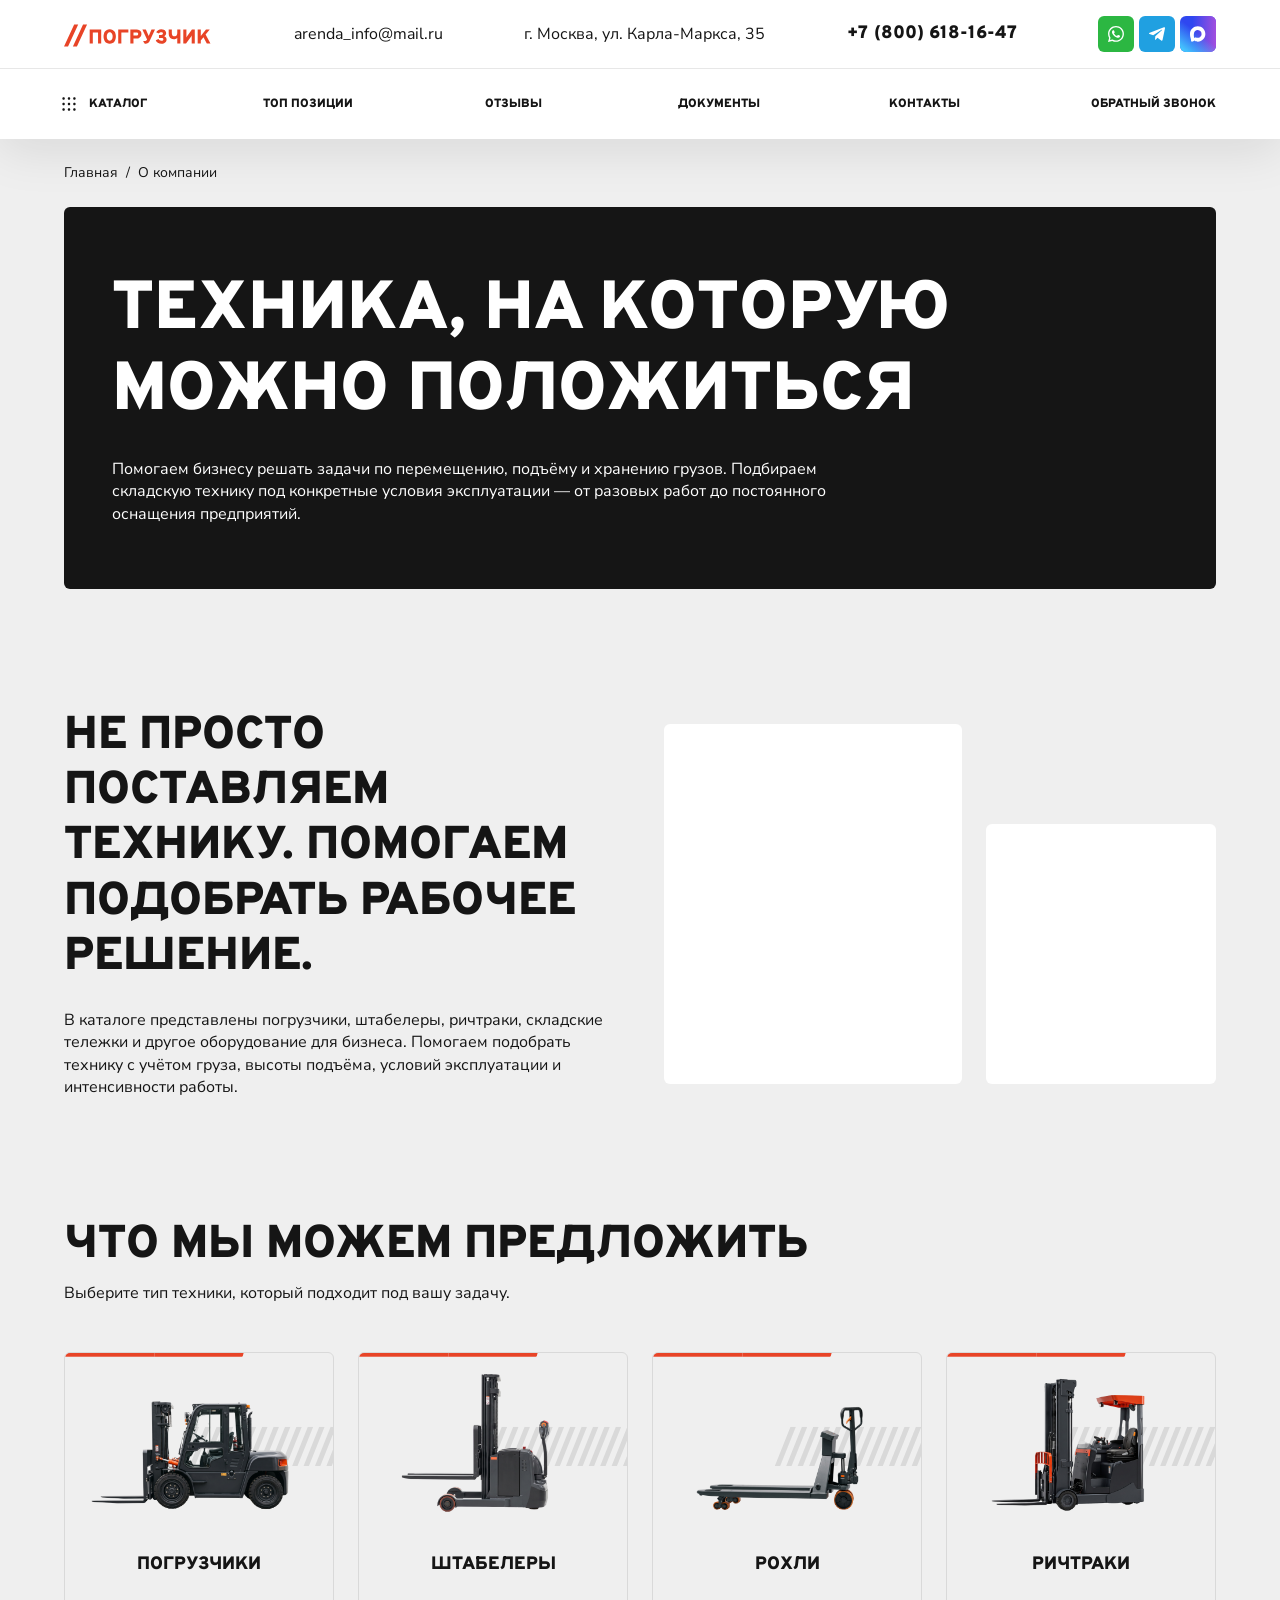
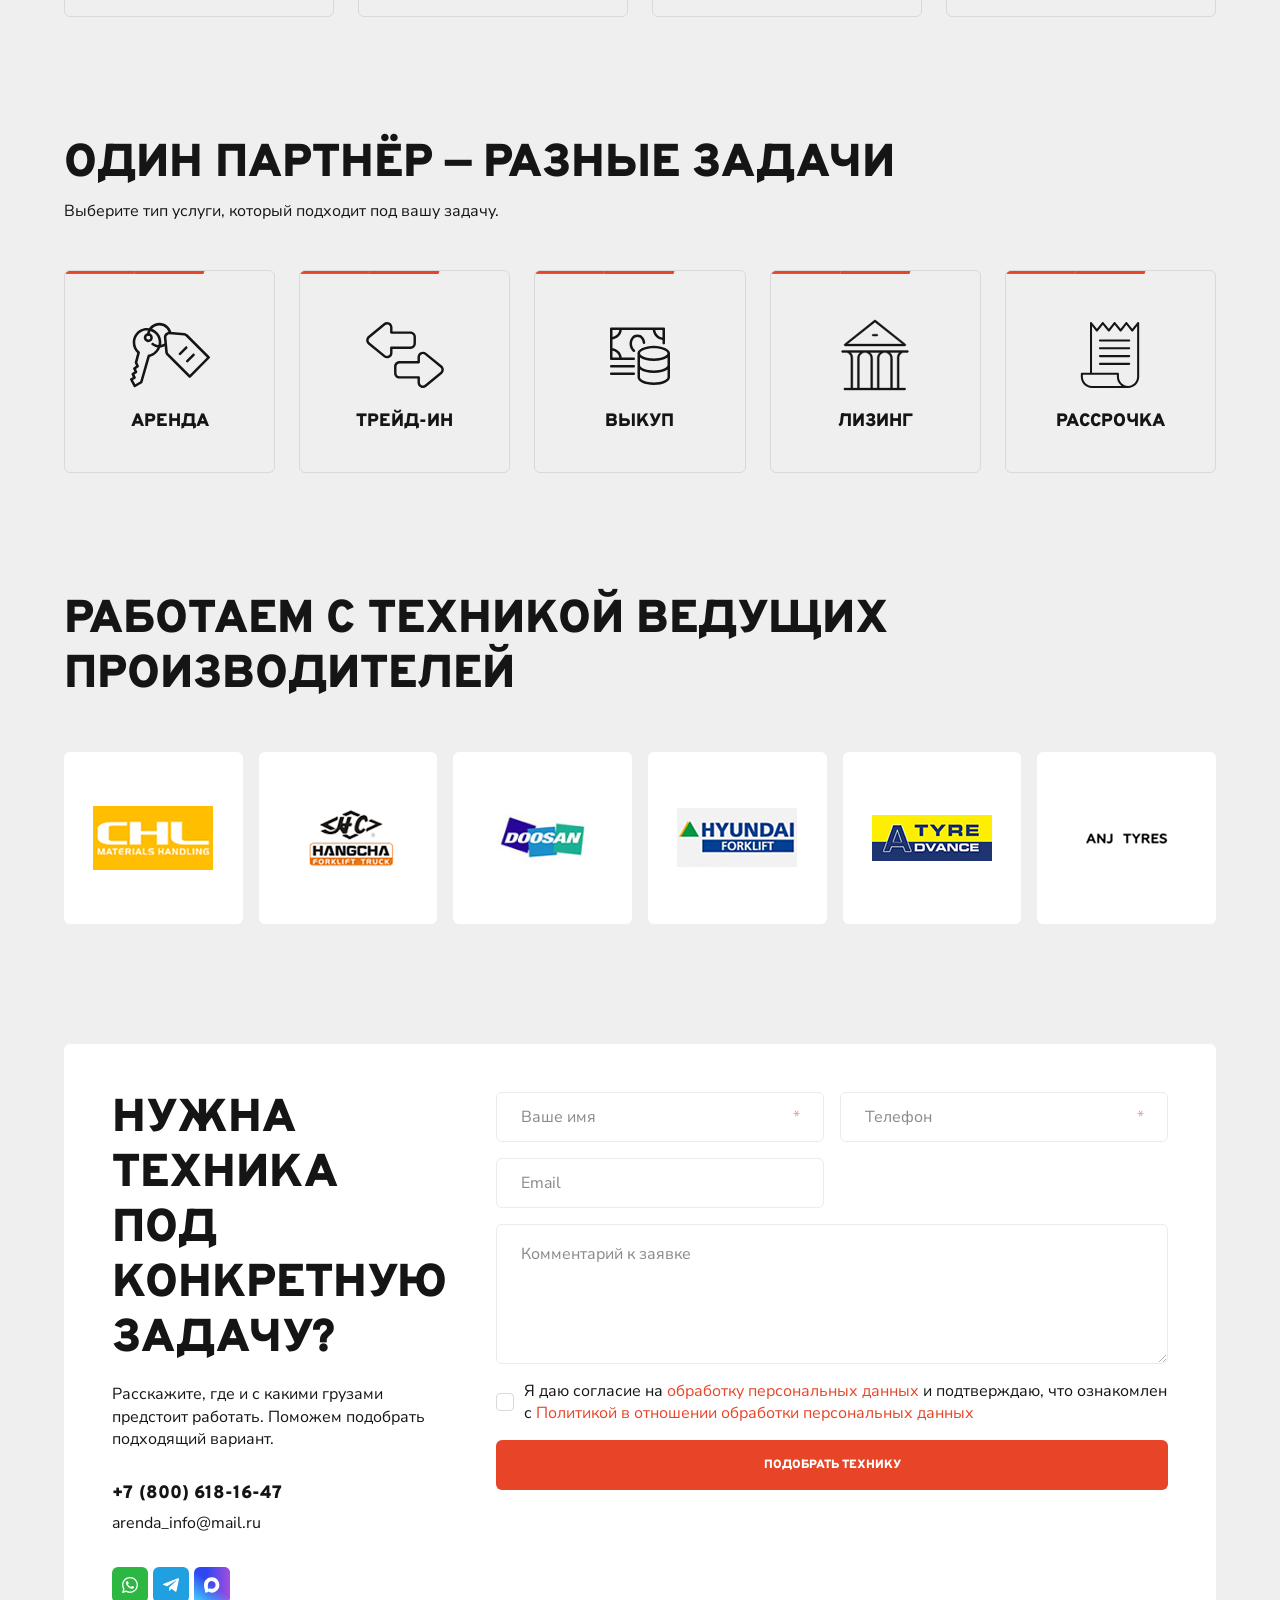
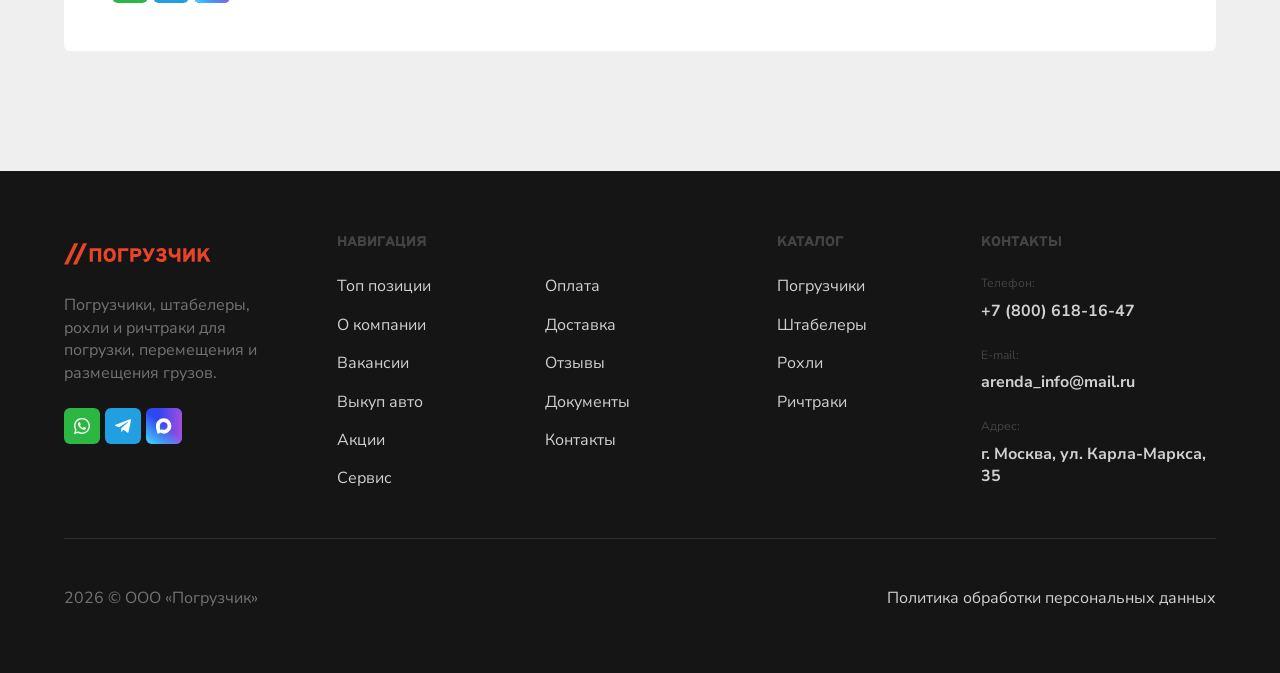
==== commit 4e3cf4ad: "Update equipment slide assets and add careers imagery" ====
--- a/about.html
+++ b/about.html
@@ -8,16 +8,16 @@
 <link rel="preconnect" href="https://fonts.gstatic.com" crossorigin>
 <link href="https://fonts.googleapis.com/css2?family=Overpass:ital,wght@0,100..900;1,100..900&amp;family=Nunito+Sans:ital,opsz,wght@0,6..12,200..1000;1,6..12,200..1000&amp;display=swap" rel="stylesheet">
 <link rel="stylesheet" href="assets/css/base.css?v=4">
-<link rel="stylesheet" href="assets/css/blocks/header.css?v=8">
-<link rel="stylesheet" href="assets/css/blocks/footer.css?v=8">
-<link rel="stylesheet" href="assets/css/blocks/hero.css?v=8">
-<link rel="stylesheet" href="assets/css/blocks/application.css?v=8">
-<link rel="stylesheet" href="assets/css/blocks/equipment-types.css?v=8">
-<link rel="stylesheet" href="assets/css/blocks/services.css?v=8">
-<link rel="stylesheet" href="assets/css/blocks/reviews.css?v=8">
-<link rel="stylesheet" href="assets/css/blocks/videos.css?v=8">
-<link rel="stylesheet" href="assets/css/blocks/brands.css?v=8">
-<link rel="stylesheet" href="assets/css/blocks/inner-pages.css?v=8">
+<link rel="stylesheet" href="assets/css/blocks/header.css?v=9">
+<link rel="stylesheet" href="assets/css/blocks/footer.css?v=9">
+<link rel="stylesheet" href="assets/css/blocks/hero.css?v=9">
+<link rel="stylesheet" href="assets/css/blocks/application.css?v=9">
+<link rel="stylesheet" href="assets/css/blocks/equipment-types.css?v=9">
+<link rel="stylesheet" href="assets/css/blocks/services.css?v=9">
+<link rel="stylesheet" href="assets/css/blocks/reviews.css?v=9">
+<link rel="stylesheet" href="assets/css/blocks/videos.css?v=9">
+<link rel="stylesheet" href="assets/css/blocks/brands.css?v=9">
+<link rel="stylesheet" href="assets/css/blocks/inner-pages.css?v=9">
 <script src="assets/js/header.js?v=2" defer>
 </script>
 <script src="assets/js/application.js?v=3" defer>
--- a/assets/css/blocks/inner-pages.css
+++ b/assets/css/blocks/inner-pages.css
@@ -15,6 +15,8 @@
 .inner-copy { display: flex; flex-direction: column; align-items: flex-start; gap: 24px; min-width: 0; }
 .inner-visual { min-height: 360px; border-radius: 6px; background: white; }
 .inner-visual--dark { background: #303030; }
+.inner-visual--photo { display: block; width: 100%; height: 360px; object-fit: cover; }
+.inner-card__icon { width: 64px; height: 64px; flex-shrink: 0; }
 .inner-visuals { display: grid; grid-template-columns: 1.3fr 1fr; gap: 24px; align-items: end; }
 .inner-visuals .inner-visual:last-child { min-height: 260px; }
 .inner-grid { display: grid; grid-template-columns: repeat(4, minmax(0, 1fr)); gap: 24px; }
@@ -88,6 +90,7 @@
   .inner-hero { padding-block: 24px; }
   .inner-split, .inner-split--map, .inner-form .application__card { grid-template-columns: minmax(0, 1fr); gap: 24px; }
   .inner-visual { min-height: 260px; }
+  .inner-visual--photo { height: 260px; }
   .inner-visuals { gap: 16px; }
   .inner-visuals .inner-visual { min-height: 220px; }
   .inner-visuals .inner-visual:last-child { min-height: 160px; }
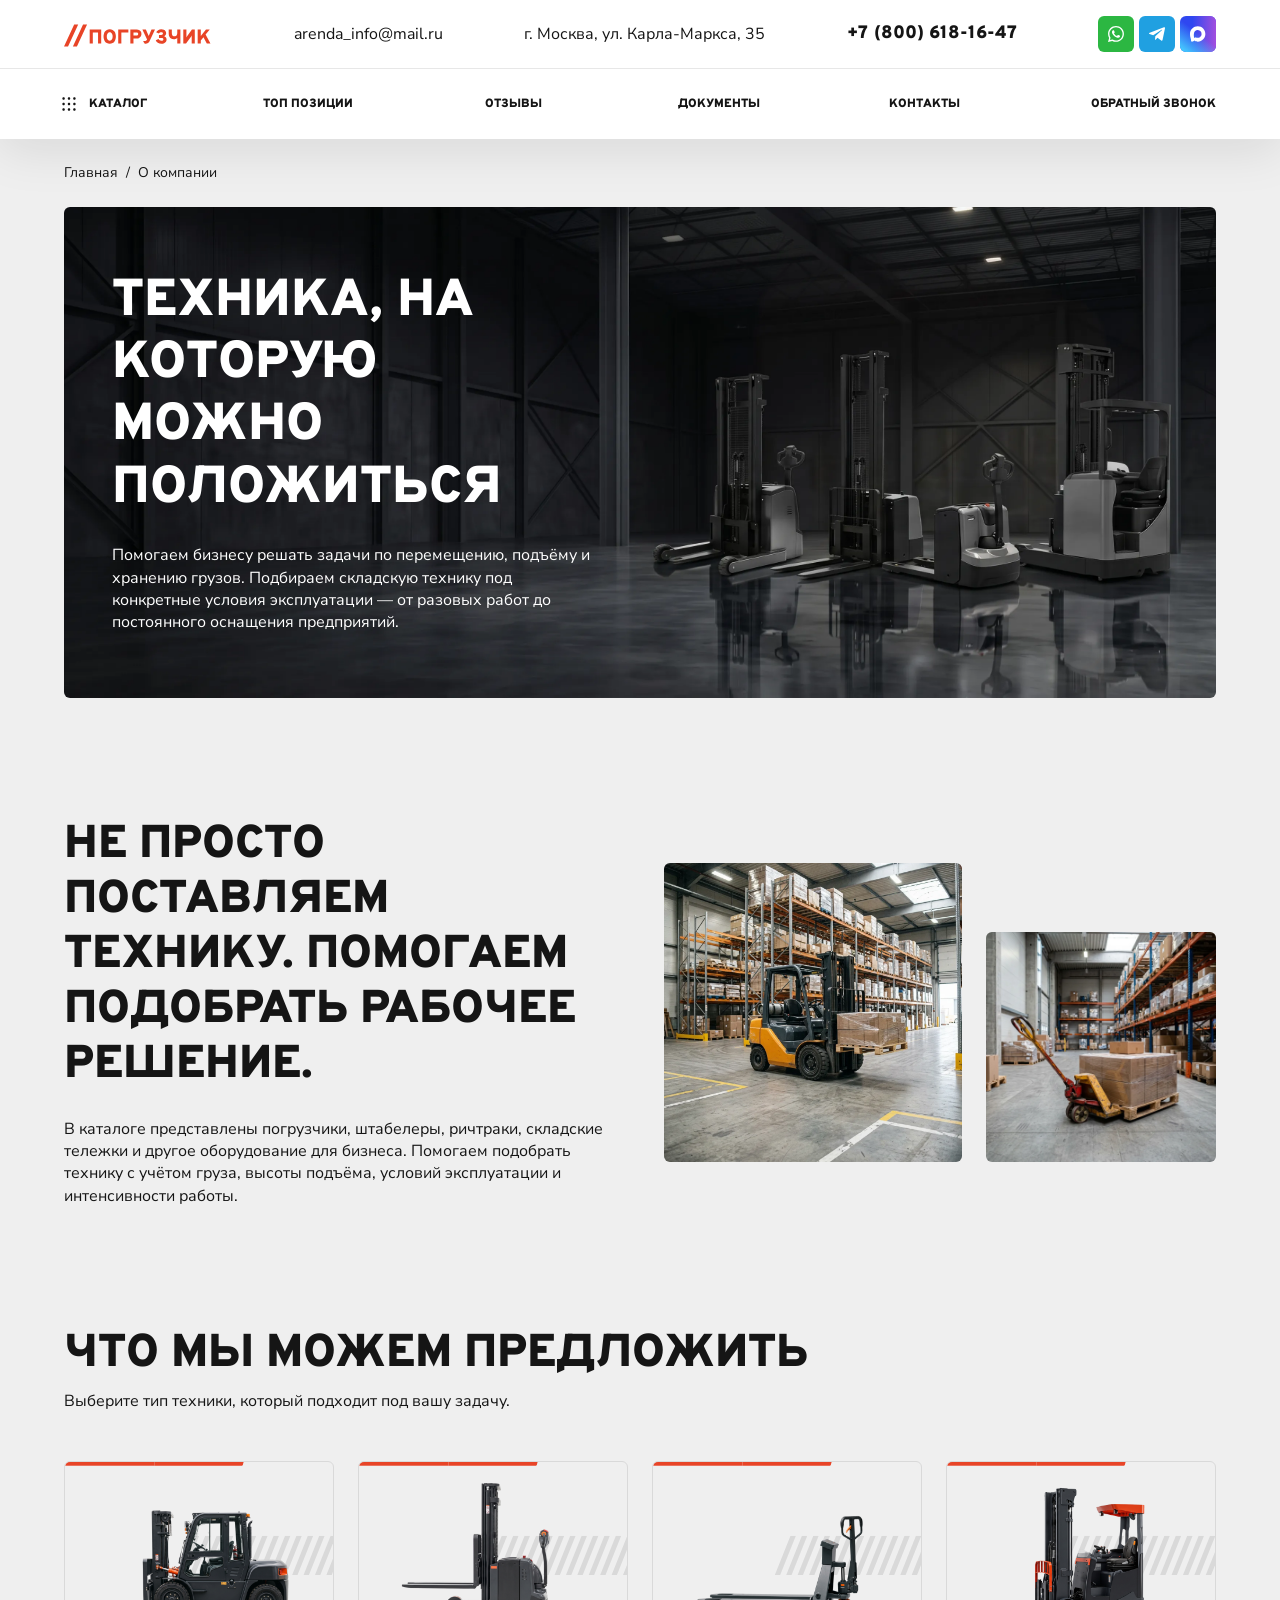
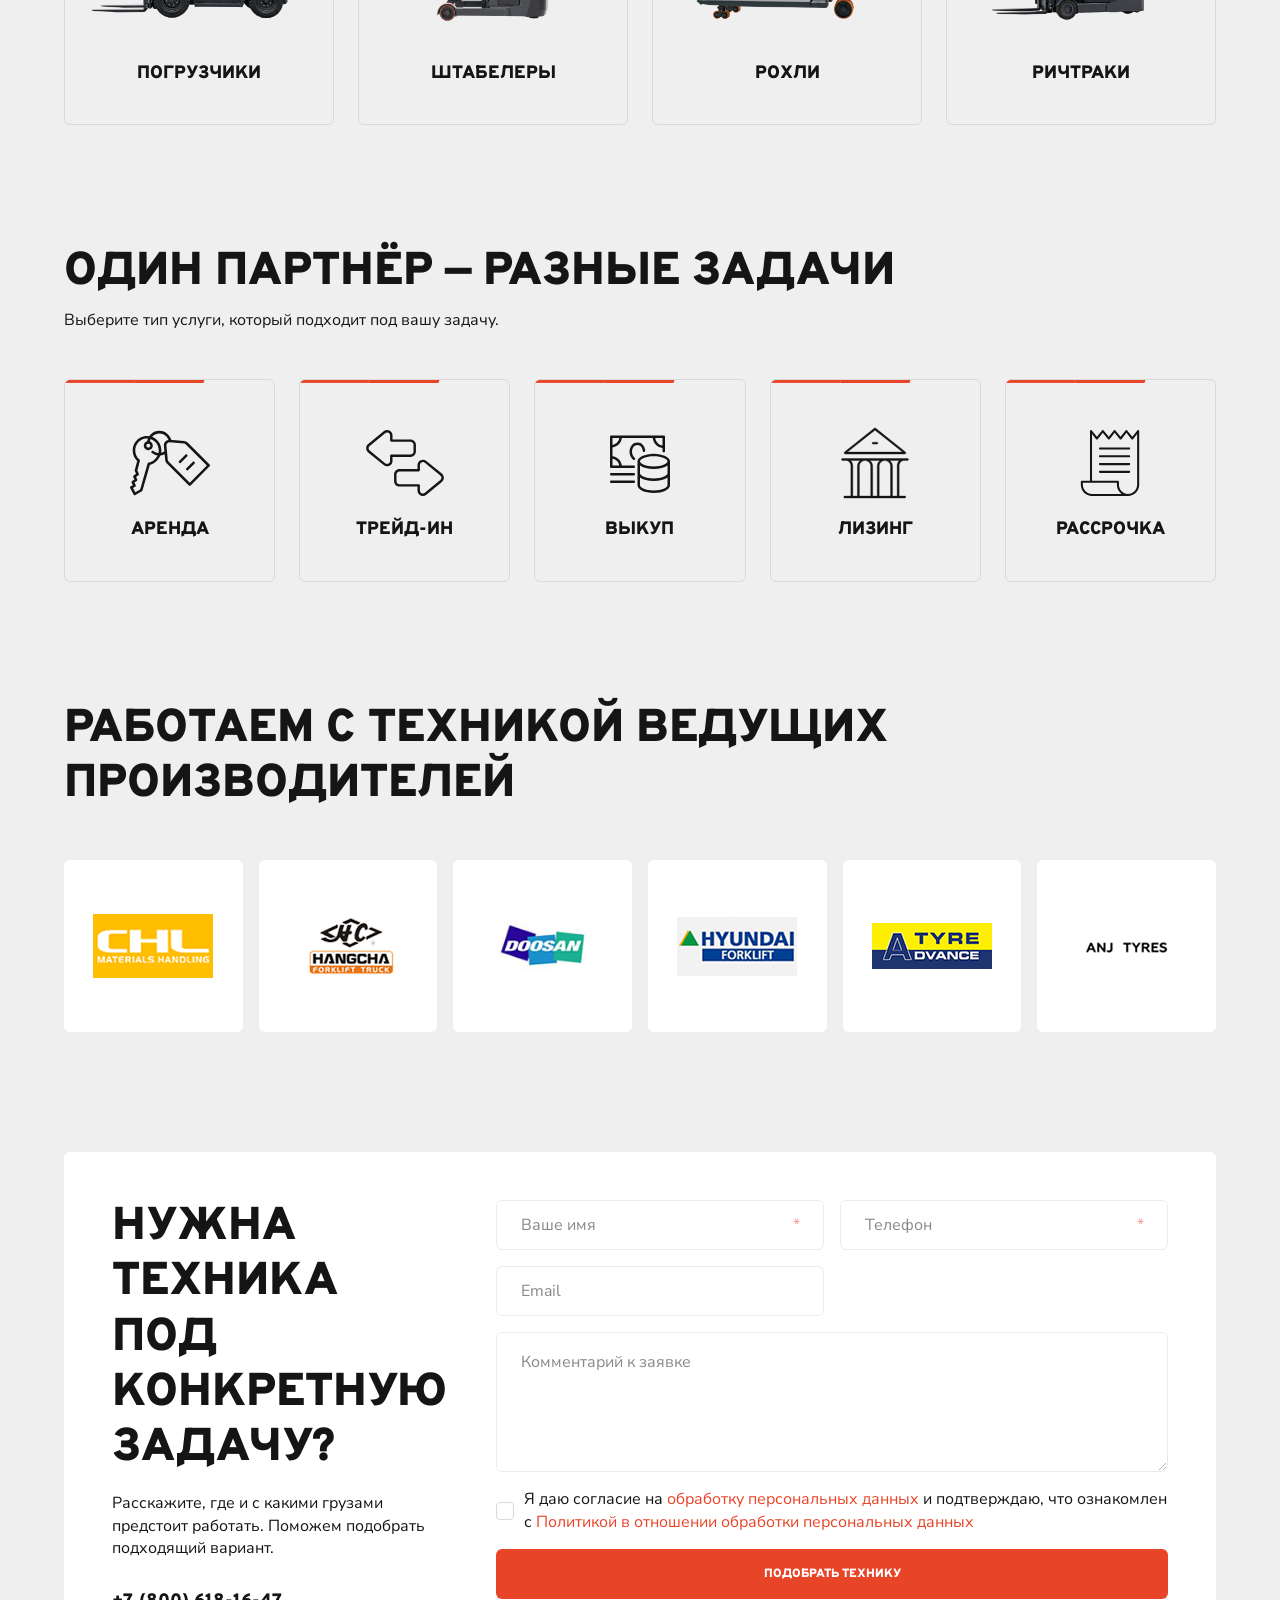
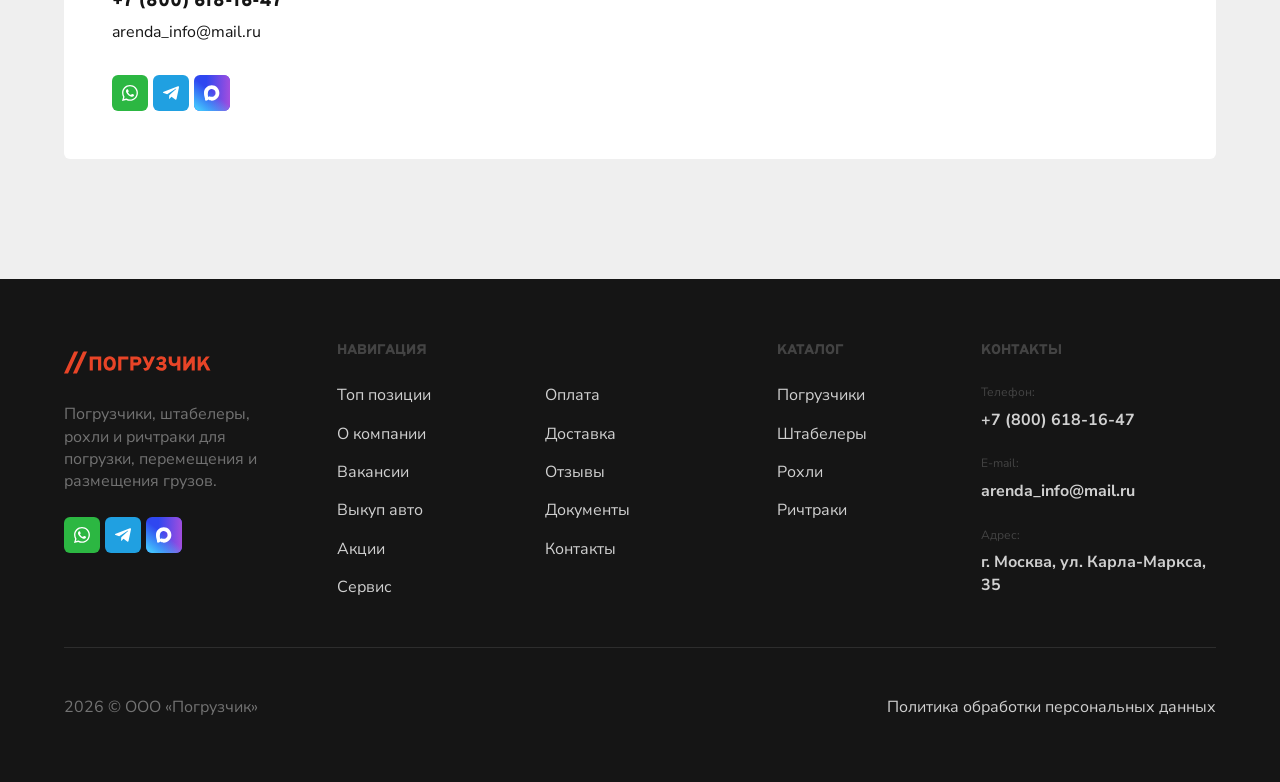
==== commit 6ac7ec04: "Apply inner page design feedback and improve buyout interactions" ====
--- a/about.html
+++ b/about.html
@@ -8,21 +8,21 @@
 <link rel="preconnect" href="https://fonts.gstatic.com" crossorigin>
 <link href="https://fonts.googleapis.com/css2?family=Overpass:ital,wght@0,100..900;1,100..900&amp;family=Nunito+Sans:ital,opsz,wght@0,6..12,200..1000;1,6..12,200..1000&amp;display=swap" rel="stylesheet">
 <link rel="stylesheet" href="assets/css/base.css?v=4">
-<link rel="stylesheet" href="assets/css/blocks/header.css?v=9">
-<link rel="stylesheet" href="assets/css/blocks/footer.css?v=9">
-<link rel="stylesheet" href="assets/css/blocks/hero.css?v=9">
-<link rel="stylesheet" href="assets/css/blocks/application.css?v=9">
-<link rel="stylesheet" href="assets/css/blocks/equipment-types.css?v=9">
-<link rel="stylesheet" href="assets/css/blocks/services.css?v=9">
-<link rel="stylesheet" href="assets/css/blocks/reviews.css?v=9">
-<link rel="stylesheet" href="assets/css/blocks/videos.css?v=9">
-<link rel="stylesheet" href="assets/css/blocks/brands.css?v=9">
-<link rel="stylesheet" href="assets/css/blocks/inner-pages.css?v=9">
+<link rel="stylesheet" href="assets/css/blocks/header.css?v=10">
+<link rel="stylesheet" href="assets/css/blocks/footer.css?v=10">
+<link rel="stylesheet" href="assets/css/blocks/hero.css?v=10">
+<link rel="stylesheet" href="assets/css/blocks/application.css?v=10">
+<link rel="stylesheet" href="assets/css/blocks/equipment-types.css?v=10">
+<link rel="stylesheet" href="assets/css/blocks/services.css?v=10">
+<link rel="stylesheet" href="assets/css/blocks/reviews.css?v=10">
+<link rel="stylesheet" href="assets/css/blocks/videos.css?v=10">
+<link rel="stylesheet" href="assets/css/blocks/brands.css?v=10">
+<link rel="stylesheet" href="assets/css/blocks/inner-pages.css?v=10">
 <script src="assets/js/header.js?v=2" defer>
 </script>
 <script src="assets/js/application.js?v=3" defer>
 </script>
-<script src="assets/js/inner-pages.js?v=1" defer>
+<script src="assets/js/inner-pages.js?v=2" defer>
 </script>
 <title>О компании — Погрузчик</title>
 <meta name="description" content="О компании. Складская техника и услуги компании Погрузчик.">
@@ -117,13 +117,14 @@
 <span aria-hidden="true">/</span>
 <span aria-current="page">О компании</span>
 </nav>
-<section class="inner-hero inner-hero--dark inner-hero--contained">
+<section class="about-hero inner-hero--contained">
 <div class="container">
 <div class="inner-hero__content">
 <h1>Техника, на которую можно положиться</h1>
 <p class="p1">Помогаем бизнесу решать задачи по перемещению, подъёму и хранению грузов. Подбираем складскую технику под конкретные условия эксплуатации — от разовых работ до постоянного оснащения предприятий.</p>
 </div>
 </div>
+<img class="about-hero__image" src="assets/images/about-background.webp" width="3156" height="1344" alt="Складская техника в ангаре" fetchpriority="high">
 </section>
 <section class="section container">
 <div class="inner-split">
@@ -132,10 +133,8 @@
 <p class="p1">В каталоге представлены погрузчики, штабелеры, ричтраки, складские тележки и другое оборудование для бизнеса. Помогаем подобрать технику с учётом груза, высоты подъёма, условий эксплуатации и интенсивности работы.</p>
 </div>
 <div class="inner-visuals">
-<div class="inner-visual" aria-hidden="true">
-</div>
-<div class="inner-visual" aria-hidden="true">
-</div>
+<img src="assets/images/about-left.webp" width="1024" height="1024" alt="Погрузчик с палетой на складе" loading="lazy">
+<img src="assets/images/about-right.webp" width="1024" height="1024" alt="Складская тележка с грузом" loading="lazy">
 </div>
 </div>
 </section>
--- a/assets/css/blocks/footer.css
+++ b/assets/css/blocks/footer.css
@@ -23,6 +23,7 @@
   .site-footer__bottom { margin-top: 32px; padding-top: 24px; }
 }
 @media (max-width: 767px) {
+  .site-footer__navigation-columns { grid-template-columns: minmax(0, 1fr); }
   .site-footer__columns { grid-template-columns: minmax(0, 1fr); gap: 48px; text-align: center; }
   .site-footer__brand, .site-footer__links { align-items: center; }
   .site-footer__brand { gap: 24px; }
--- a/assets/css/blocks/inner-pages.css
+++ b/assets/css/blocks/inner-pages.css
@@ -7,9 +7,18 @@
 .inner-hero--contained > .container { padding-inline: 48px; }
 .inner-hero__content { display: flex; flex-direction: column; align-items: flex-start; gap: 24px; max-width: 1050px; }
 .inner-hero__content p { max-width: 760px; }
+.about-hero { position: relative; overflow: hidden; padding-block: 64px; color: white; }
+.about-hero__image { position: absolute; inset: 0; width: 100%; height: 100%; object-fit: cover; }
+.about-hero .inner-hero__content { position: relative; z-index: 1; width: 46%; gap: 24px; }
+.about-hero h1 { font-size: 52px; }
+.about-hero > .container { padding-inline: 48px; }
+.inner-visuals img { display: block; width: 100%; border-radius: 6px; }
+.contacts-intro { padding-top: 40px; }
+.contacts-intro .inner-split--map { grid-template-columns: minmax(0, 1fr) minmax(0, 2fr); }
 .inner-button { display: inline-flex; align-items: center; justify-content: center; gap: 8px; min-height: 50px; padding: 16px 32px; border: 1px solid var(--color-accent); border-radius: 6px; color: white; background: var(--color-accent); text-decoration: none; }
 .inner-button:hover { background: var(--color-accent-dark); border-color: var(--color-accent-dark); }
 .inner-button--outline { background: transparent; color: var(--color-accent); }
+.inner-button--outline:hover { background: var(--color-accent); border-color: var(--color-accent); color: white; }
 .inner-split { display: grid; grid-template-columns: minmax(0, 1fr) minmax(0, 1fr); gap: 48px; align-items: center; }
 .inner-split--map { grid-template-columns: minmax(0, 2fr) minmax(0, 3fr); }
 .inner-copy { display: flex; flex-direction: column; align-items: flex-start; gap: 24px; min-width: 0; }
@@ -29,7 +38,7 @@
 .vacancy-layout { display: grid; grid-template-columns: minmax(0, 1fr) minmax(0, 1fr); gap: 48px; align-items: start; padding-top: 40px; }
 .vacancy-layout__intro { position: sticky; top: calc(var(--header-height) + 24px); display: flex; flex-direction: column; align-items: flex-start; gap: 24px; min-width: 0; }
 .vacancy-layout__intro .hero__cta { color: white; }
-.vacancy-layout__details { display: flex; flex-direction: column; gap: 32px; min-width: 0; }
+.vacancy-layout__details { display: flex; flex-direction: column; gap: 64px; min-width: 0; }
 .vacancy-layout__section { display: flex; flex-direction: column; gap: 16px; }
 .inner-card .inner-button { margin-top: auto; }
 .inner-step-number { color: var(--color-accent); font-family: var(--font-heading); font-size: 46px; font-weight: 900; }
@@ -47,8 +56,11 @@
 .inner-form__file-label input::file-selector-button { height: 50px; padding-inline: 24px; margin-right: 12px; border: 1px solid var(--color-accent); border-radius: 6px; background: white; color: var(--color-accent); cursor: pointer; }
 .inner-form__files { margin: 0; padding-left: 20px; overflow-wrap: anywhere; }
 .inner-faq { display: flex; flex-direction: column; gap: 16px; }
-.inner-faq details { border: 1px solid var(--color-muted); border-radius: 6px; padding: 24px; }
-.inner-faq summary { cursor: pointer; font-weight: 700; }
+.inner-faq details { border: 1px solid var(--color-muted); border-radius: 6px; padding: 24px; background: white; cursor: pointer; }
+.inner-faq summary { display: flex; align-items: center; justify-content: space-between; gap: 24px; cursor: pointer; font-weight: 700; list-style: none; }
+.inner-faq summary::-webkit-details-marker { display: none; }
+.inner-faq summary::after { content: ''; flex-shrink: 0; width: 20px; height: 20px; background: linear-gradient(var(--color-accent),var(--color-accent)) center / 2px 16px no-repeat, linear-gradient(var(--color-accent),var(--color-accent)) center / 16px 2px no-repeat; transition: transform 150ms ease; }
+.inner-faq details[open] summary::after { transform: rotate(45deg); }
 .inner-faq details p { margin-top: 16px; }
 .inner-featured { width: 68%; }
 .inner-promotion__status { font-size: 14px; color: var(--color-accent); }
@@ -73,6 +85,11 @@
 .inner-dialog .application__fields { grid-template-columns: minmax(0, 1fr); }
 body.has-dialog { overflow: hidden; }
 @media (max-width: 1024px) {
+  .about-hero { padding-block: 40px 0; color: var(--color-text); }
+  .about-hero > .container { padding-inline: 0; }
+  .about-hero .inner-hero__content { width: 100%; margin-bottom: 32px; }
+  .about-hero h1 { font-size: 40px; }
+  .about-hero__image { position: static; display: block; height: auto; width: 100%; border-radius: 6px; }
   .inner-hero--contained > .container { padding-inline: 32px; }
   .vacancy-layout { gap: 32px; }
   .inner-hero { padding-block: 40px; }
@@ -83,6 +100,9 @@
   .inner-brands .brands__grid { grid-template-columns: repeat(3, minmax(0, 1fr)); }
 }
 @media (max-width: 767px) {
+  .about-hero { padding-top: 24px; }
+  .about-hero h1 { font-size: 40px; }
+  .contacts-intro .inner-split--map { grid-template-columns: minmax(0, 1fr); }
   .inner-hero--contained > .container { padding-inline: 24px; }
   .vacancy-layout { grid-template-columns: minmax(0, 1fr); gap: 32px; padding-top: 24px; }
   .vacancy-layout__intro { position: static; }
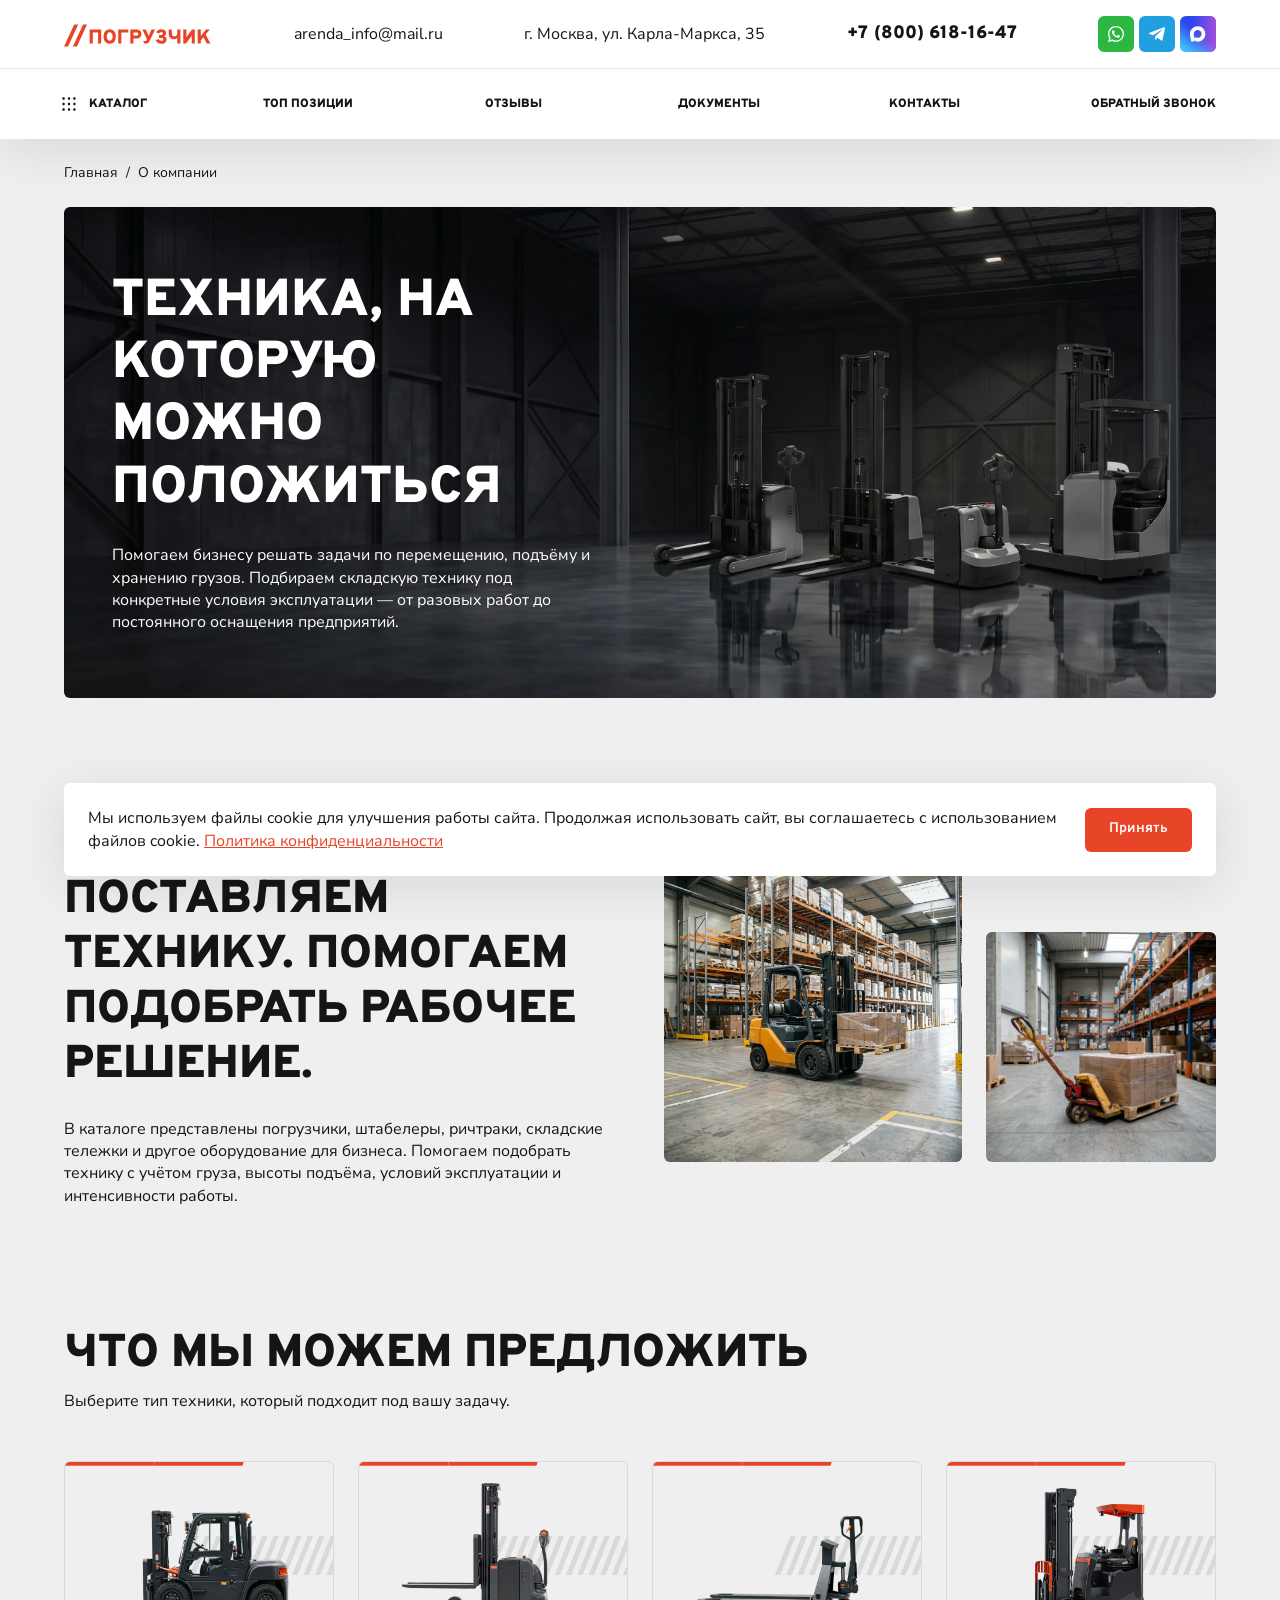
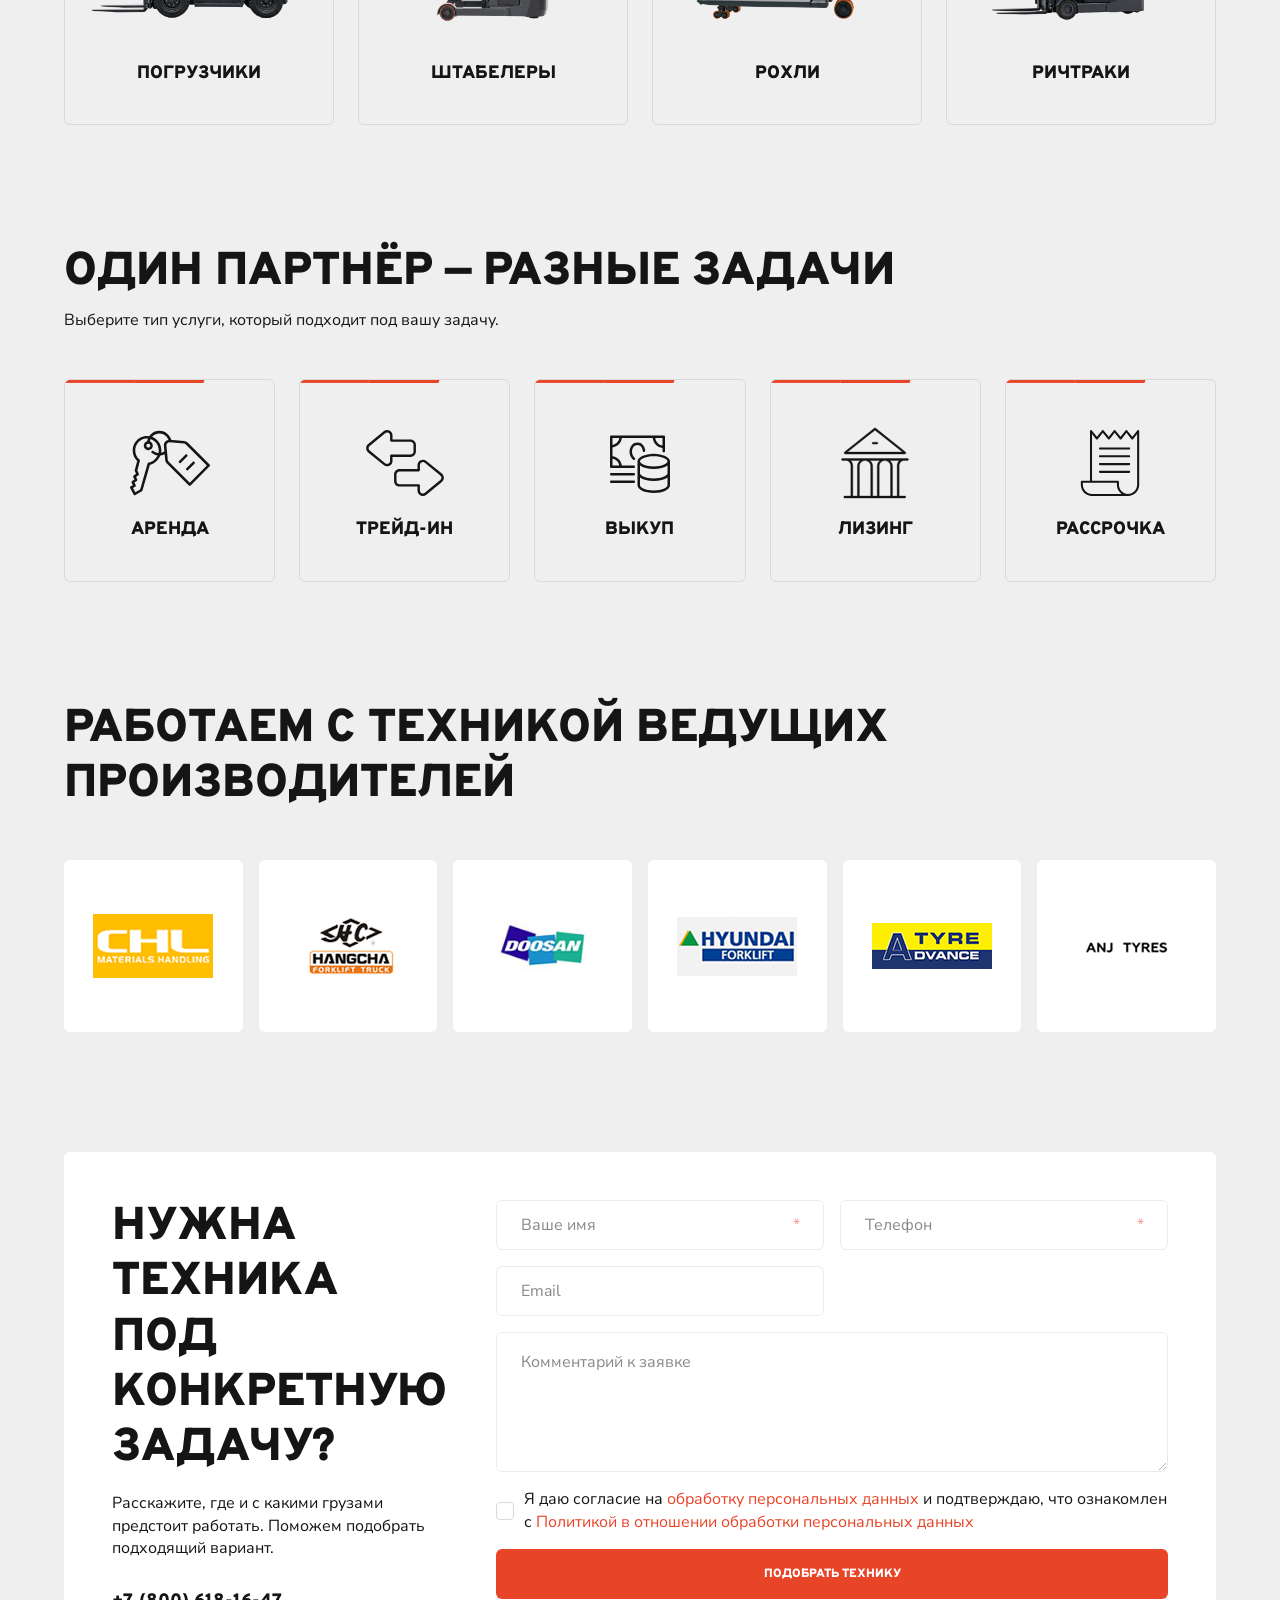
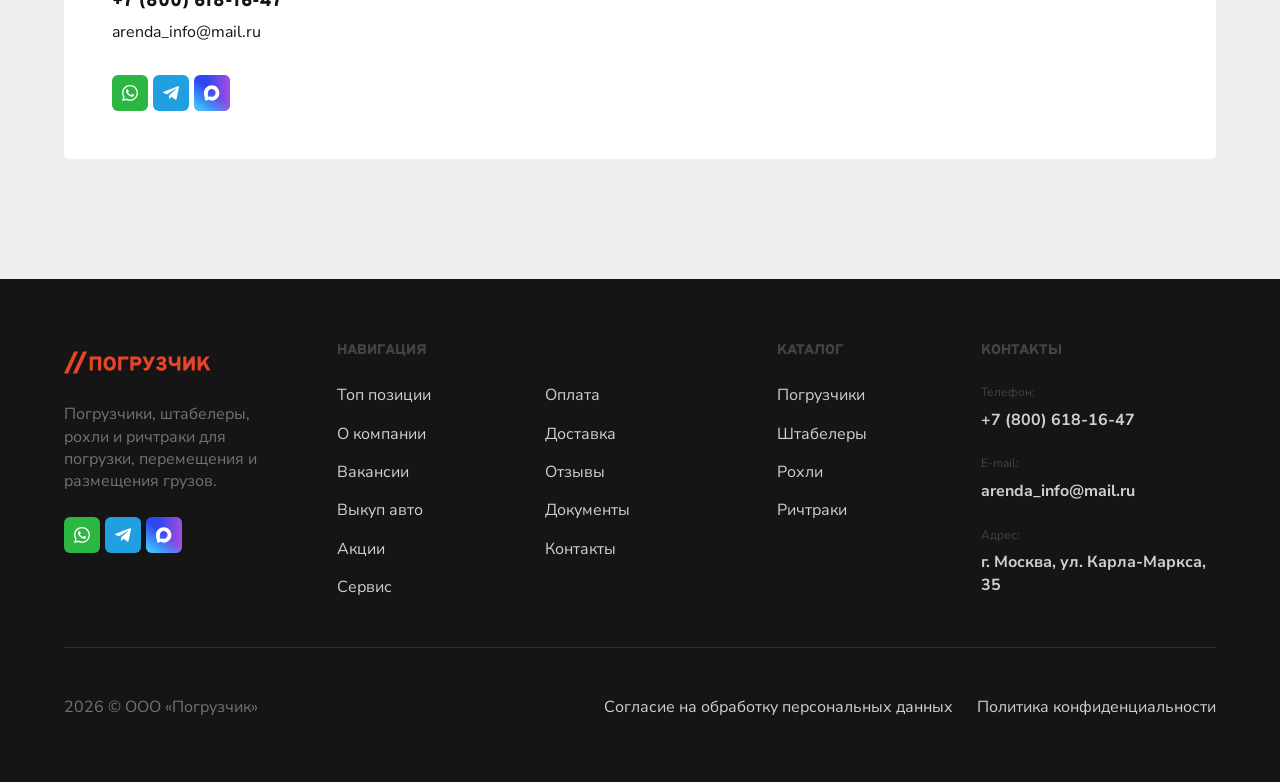
==== commit 5b2dfb25: "Add draft privacy documents and persistent cookie notice" ====
--- a/about.html
+++ b/about.html
@@ -8,16 +8,19 @@
 <link rel="preconnect" href="https://fonts.gstatic.com" crossorigin>
 <link href="https://fonts.googleapis.com/css2?family=Overpass:ital,wght@0,100..900;1,100..900&amp;family=Nunito+Sans:ital,opsz,wght@0,6..12,200..1000;1,6..12,200..1000&amp;display=swap" rel="stylesheet">
 <link rel="stylesheet" href="assets/css/base.css?v=4">
-<link rel="stylesheet" href="assets/css/blocks/header.css?v=10">
-<link rel="stylesheet" href="assets/css/blocks/footer.css?v=10">
-<link rel="stylesheet" href="assets/css/blocks/hero.css?v=10">
-<link rel="stylesheet" href="assets/css/blocks/application.css?v=10">
-<link rel="stylesheet" href="assets/css/blocks/equipment-types.css?v=10">
-<link rel="stylesheet" href="assets/css/blocks/services.css?v=10">
-<link rel="stylesheet" href="assets/css/blocks/reviews.css?v=10">
-<link rel="stylesheet" href="assets/css/blocks/videos.css?v=10">
-<link rel="stylesheet" href="assets/css/blocks/brands.css?v=10">
-<link rel="stylesheet" href="assets/css/blocks/inner-pages.css?v=10">
+<link rel="stylesheet" href="assets/css/blocks/cookie.css?v=12">
+<link rel="stylesheet" href="assets/css/blocks/header.css?v=12">
+<link rel="stylesheet" href="assets/css/blocks/footer.css?v=12">
+<link rel="stylesheet" href="assets/css/blocks/hero.css?v=12">
+<link rel="stylesheet" href="assets/css/blocks/application.css?v=12">
+<link rel="stylesheet" href="assets/css/blocks/equipment-types.css?v=12">
+<link rel="stylesheet" href="assets/css/blocks/services.css?v=12">
+<link rel="stylesheet" href="assets/css/blocks/reviews.css?v=12">
+<link rel="stylesheet" href="assets/css/blocks/videos.css?v=12">
+<link rel="stylesheet" href="assets/css/blocks/brands.css?v=12">
+<link rel="stylesheet" href="assets/css/blocks/inner-pages.css?v=12">
+<script src="assets/js/cookie.js?v=1" defer>
+</script>
 <script src="assets/js/header.js?v=2" defer>
 </script>
 <script src="assets/js/application.js?v=3" defer>
@@ -357,9 +360,9 @@
 </div>
 <p class="p2" id="application-consent-text">
 <label for="application-consent">Я даю согласие на </label>
-<a href="index.html#personal-data-consent">обработку персональных данных</a>
+<a href="personal-data-consent.html">обработку персональных данных</a>
 <label for="application-consent"> и подтверждаю, что ознакомлен с </label>
-<a href="index.html#privacy-policy">Политикой в отношении обработки персональных данных</a>
+<a href="privacy-policy.html">Политикой в отношении обработки персональных данных</a>
 </p>
 </div>
 <button class="application__submit btn2" type="submit">
@@ -444,9 +447,19 @@
 
         <div class="site-footer__bottom p2">
 <p>2026 © ООО «Погрузчик»</p>
-<a href="index.html#privacy-policy">Политика обработки персональных данных</a>
+<div class="site-footer__legal-links">
+<a href="personal-data-consent.html">Согласие на обработку персональных данных</a>
+<a href="privacy-policy.html">Политика конфиденциальности</a>
+</div>
 </div>
       </div>
     </footer>
+<aside class="cookie-notice" aria-label="Использование файлов cookie" hidden>
+<p class="cookie-notice__text p2">Мы используем файлы cookie для улучшения работы сайта. Продолжая использовать сайт, вы соглашаетесь с использованием файлов cookie. <a href="privacy-policy.html">Политика конфиденциальности</a>
+</p>
+<button class="cookie-notice__accept btn3" type="button">
+<span>Принять</span>
+</button>
+</aside>
 </body>
 </html>
--- a/assets/css/blocks/cookie.css
+++ b/assets/css/blocks/cookie.css
@@ -0,0 +1,9 @@
+.cookie-notice { position: fixed; z-index: 90; left: 50%; bottom: 24px; transform: translateX(-50%); width: min(var(--container-width), calc(100% - var(--container-gutter) * 2)); display: flex; align-items: center; justify-content: space-between; gap: 24px; padding: 24px; border-radius: 6px; background: var(--color-white); color: var(--color-text); box-shadow: 0 10px 50px rgb(21 21 21 / 10%); }
+.cookie-notice[hidden] { display: none; }
+.cookie-notice__text { min-width: 0; }
+.cookie-notice a { color: var(--color-accent); }
+.cookie-notice__accept { flex-shrink: 0; min-height: 44px; padding: 12px 24px; border: 0; border-radius: 6px; background: var(--color-accent); color: var(--color-white); }
+.cookie-notice__accept:hover { background: var(--color-accent-dark); }
+.cookie-notice__accept span { text-box: trim-both cap alphabetic; }
+@media (max-width: 1024px) { .cookie-notice { bottom: 16px; padding: 16px; gap: 16px; } }
+@media (max-width: 767px) { .cookie-notice { gap: 12px; } .cookie-notice__accept { padding-inline: 16px; } }
--- a/assets/css/blocks/footer.css
+++ b/assets/css/blocks/footer.css
@@ -15,6 +15,7 @@
 .site-footer__contacts dd { margin: 0; font-weight: 700; }
 .site-footer__bottom { display: flex; justify-content: space-between; gap: 24px; margin-top: 48px; padding-top: 48px; border-top: 1px solid rgb(255 255 255 / 10%); }
 .site-footer__bottom p { color: rgb(255 255 255 / 40%); }
+.site-footer__legal-links { display: flex; justify-content: flex-end; flex-wrap: wrap; gap: 16px 24px; }
 @media (max-width: 1024px) {
   .site-footer__inner { padding-block: 48px; }
   .site-footer__columns { grid-template-columns: 1fr 2fr 0.8fr 1.3fr; gap: 16px; }
@@ -23,6 +24,7 @@
   .site-footer__bottom { margin-top: 32px; padding-top: 24px; }
 }
 @media (max-width: 767px) {
+  .site-footer__legal-links { flex-direction: column; align-items: center; }
   .site-footer__navigation-columns { grid-template-columns: minmax(0, 1fr); }
   .site-footer__columns { grid-template-columns: minmax(0, 1fr); gap: 48px; text-align: center; }
   .site-footer__brand, .site-footer__links { align-items: center; }
--- a/assets/css/blocks/hero.css
+++ b/assets/css/blocks/hero.css
@@ -23,6 +23,7 @@
 .hero__description { max-width: 440px; white-space: pre-line; }
 .hero__cta { display: inline-flex; justify-content: center; align-items: center; height: 90px; padding-inline: 48px; border-radius: 6px; text-decoration: none; background: var(--color-accent); transition: background-color 150ms ease; }
 .hero__cta:hover { background: var(--color-accent-dark); }
+.hero__cta { color: var(--color-white); }
 .hero__cta span { text-box: trim-both cap alphabetic; }
 .hero__stats { display: flex; flex-direction: column; gap: 48px; align-items: flex-end; flex-shrink: 0; }
 .hero__stat { text-align: right; }
--- a/assets/css/blocks/inner-pages.css
+++ b/assets/css/blocks/inner-pages.css
@@ -2,6 +2,16 @@
 .breadcrumbs a { text-decoration: none; }
 .breadcrumbs a:hover { color: var(--color-accent); }
 .inner-hero { padding-block: 64px; }
+.legal-document { padding-top: 40px; display: flex; flex-direction: column; gap: 32px; }
+.legal-document h1 { max-width: 1100px; overflow-wrap: anywhere; }
+.legal-document__draft { padding: 16px 24px; background: white; border-left: 3px solid var(--color-accent); border-radius: 6px; }
+.legal-document__section { max-width: 1000px; display: flex; flex-direction: column; gap: 16px; }
+.legal-document__section h2 { font-size: 28px; }
+.legal-document a { color: var(--color-accent); }
+.inner-page .inner-hero--compact { padding-bottom: 0; }
+.inner-hero--photo .inner-split { align-items: stretch; }
+.inner-hero__photo { position: relative; min-height: 360px; overflow: hidden; border-radius: 6px; }
+.inner-hero__photo img { position: absolute; inset: 0; width: 100%; height: 100%; object-fit: cover; }
 .inner-hero--dark { background: var(--color-text); color: white; }
 .inner-hero--contained { max-width: var(--container-width); width: calc(100% - var(--container-gutter) * 2); margin-inline: auto; border-radius: 6px; }
 .inner-hero--contained > .container { padding-inline: 48px; }
@@ -108,6 +118,7 @@
   .vacancy-layout__intro { position: static; }
   .breadcrumbs { padding-block: 16px; font-size: 12px; }
   .inner-hero { padding-block: 24px; }
+  .inner-hero__photo { min-height: 260px; }
   .inner-split, .inner-split--map, .inner-form .application__card { grid-template-columns: minmax(0, 1fr); gap: 24px; }
   .inner-visual { min-height: 260px; }
   .inner-visual--photo { height: 260px; }
@@ -115,6 +126,8 @@
   .inner-visuals .inner-visual { min-height: 220px; }
   .inner-visuals .inner-visual:last-child { min-height: 160px; }
   .inner-grid { grid-template-columns: minmax(0, 1fr); }
+  .inner-steps { grid-template-columns: repeat(2, minmax(0, 1fr)); }
+  .inner-steps .inner-card { padding: 16px; overflow-wrap: anywhere; }
   .inner-featured { width: 100%; }
   .inner-brands .brands__grid { grid-template-columns: repeat(2, minmax(0, 1fr)); }
   .inner-review-tab { padding: 8px 16px; min-height: 36px; }
